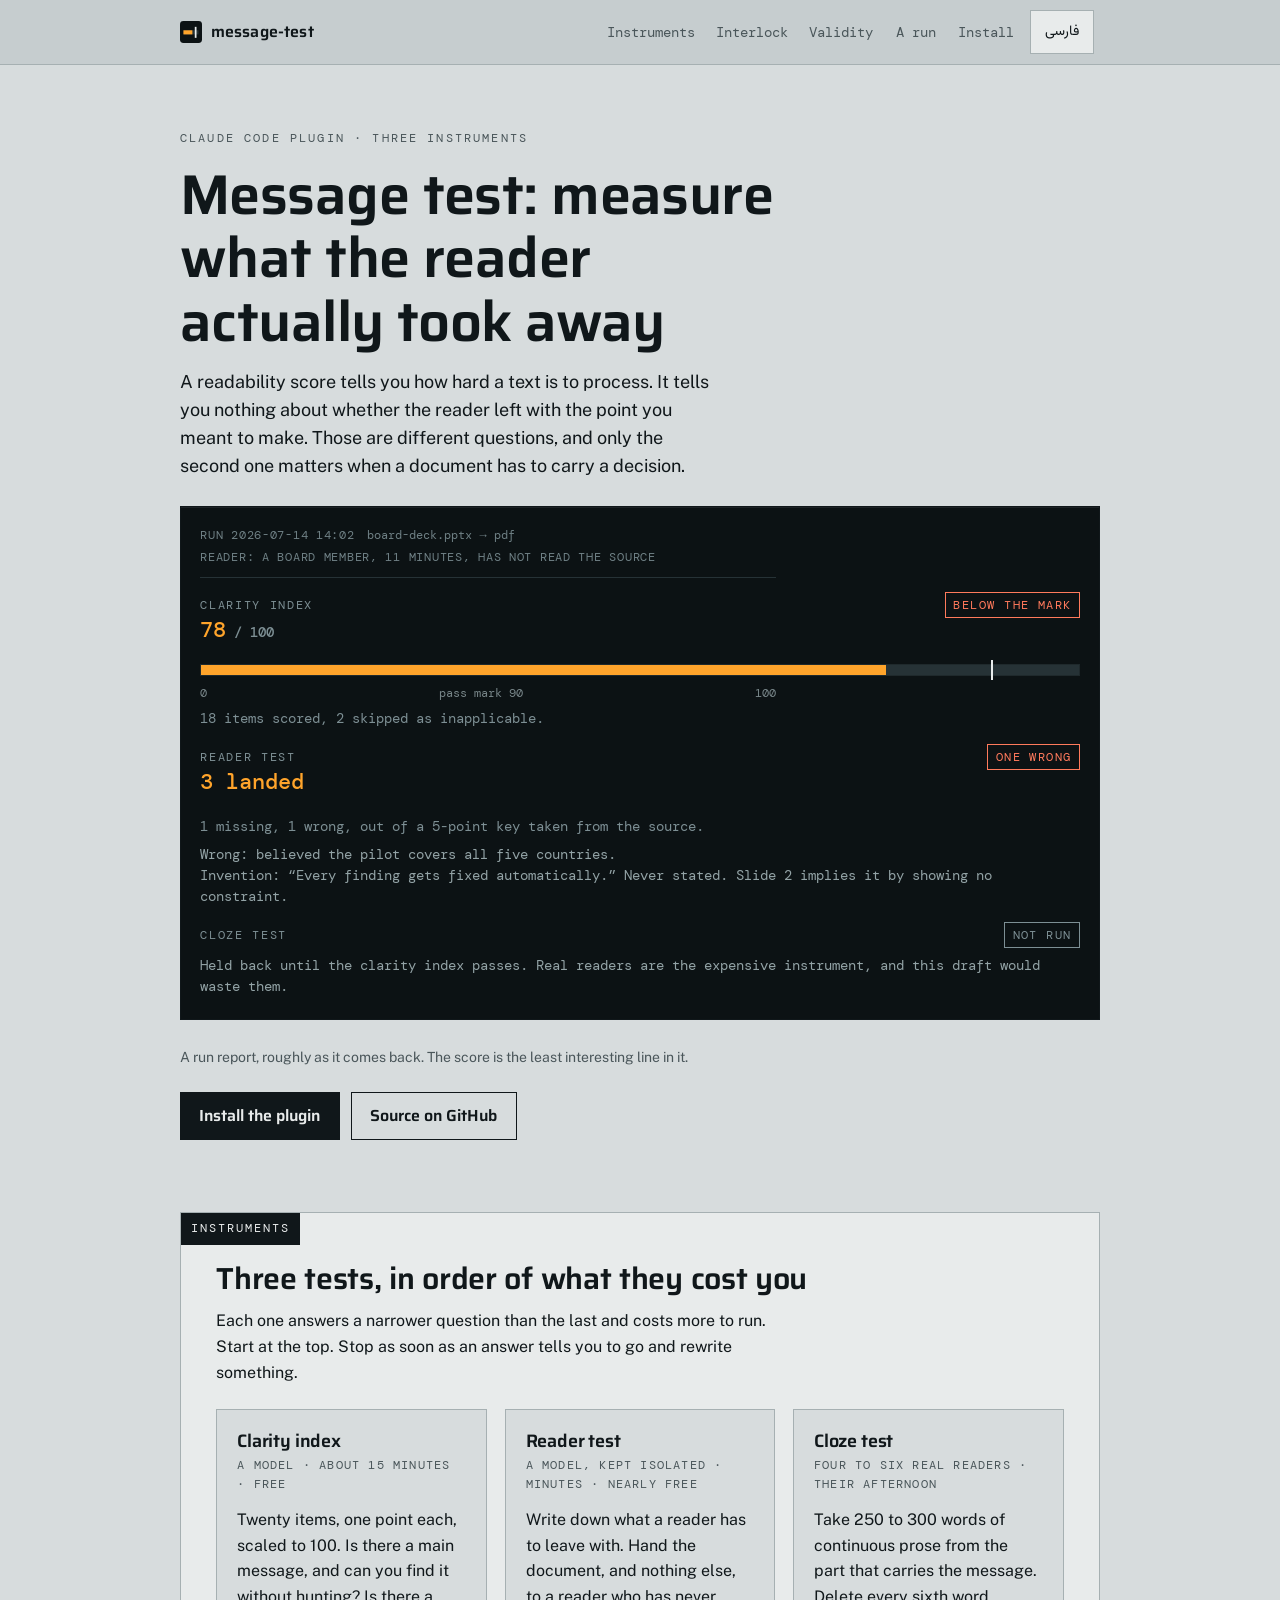
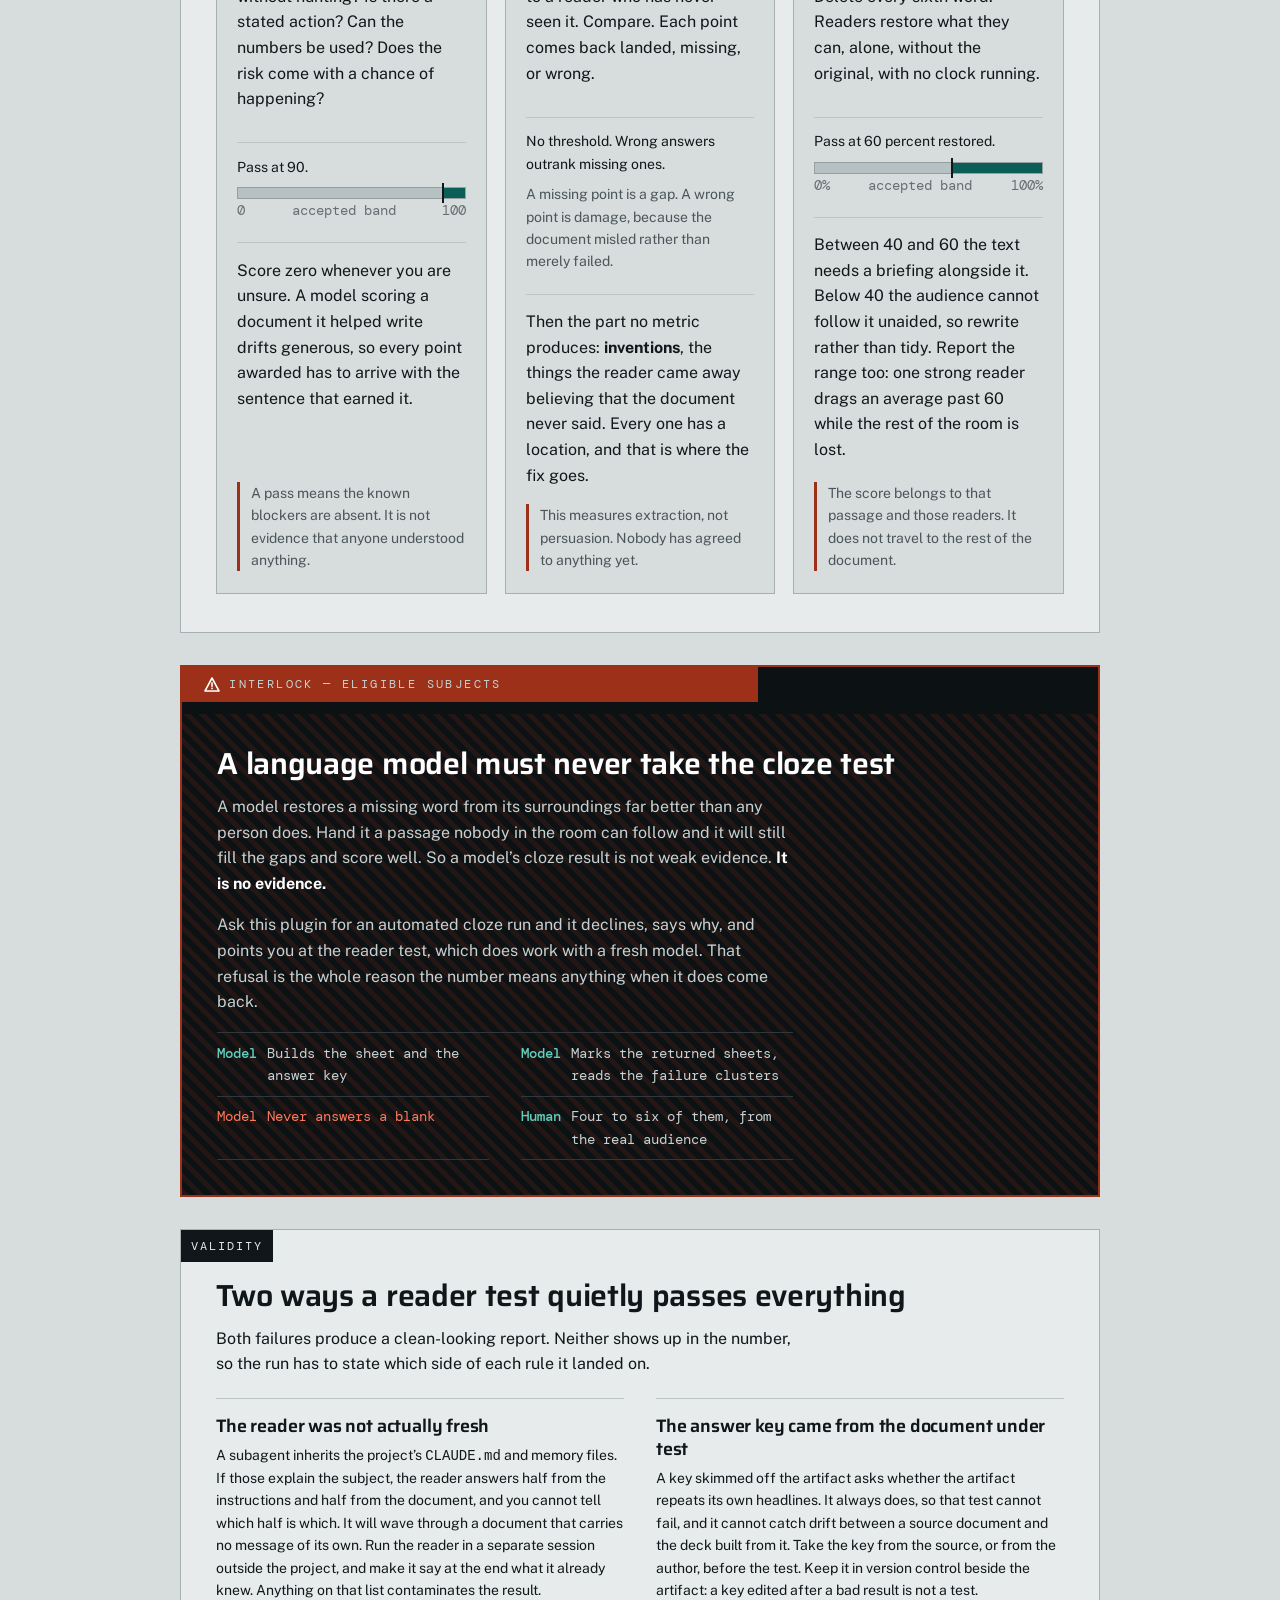
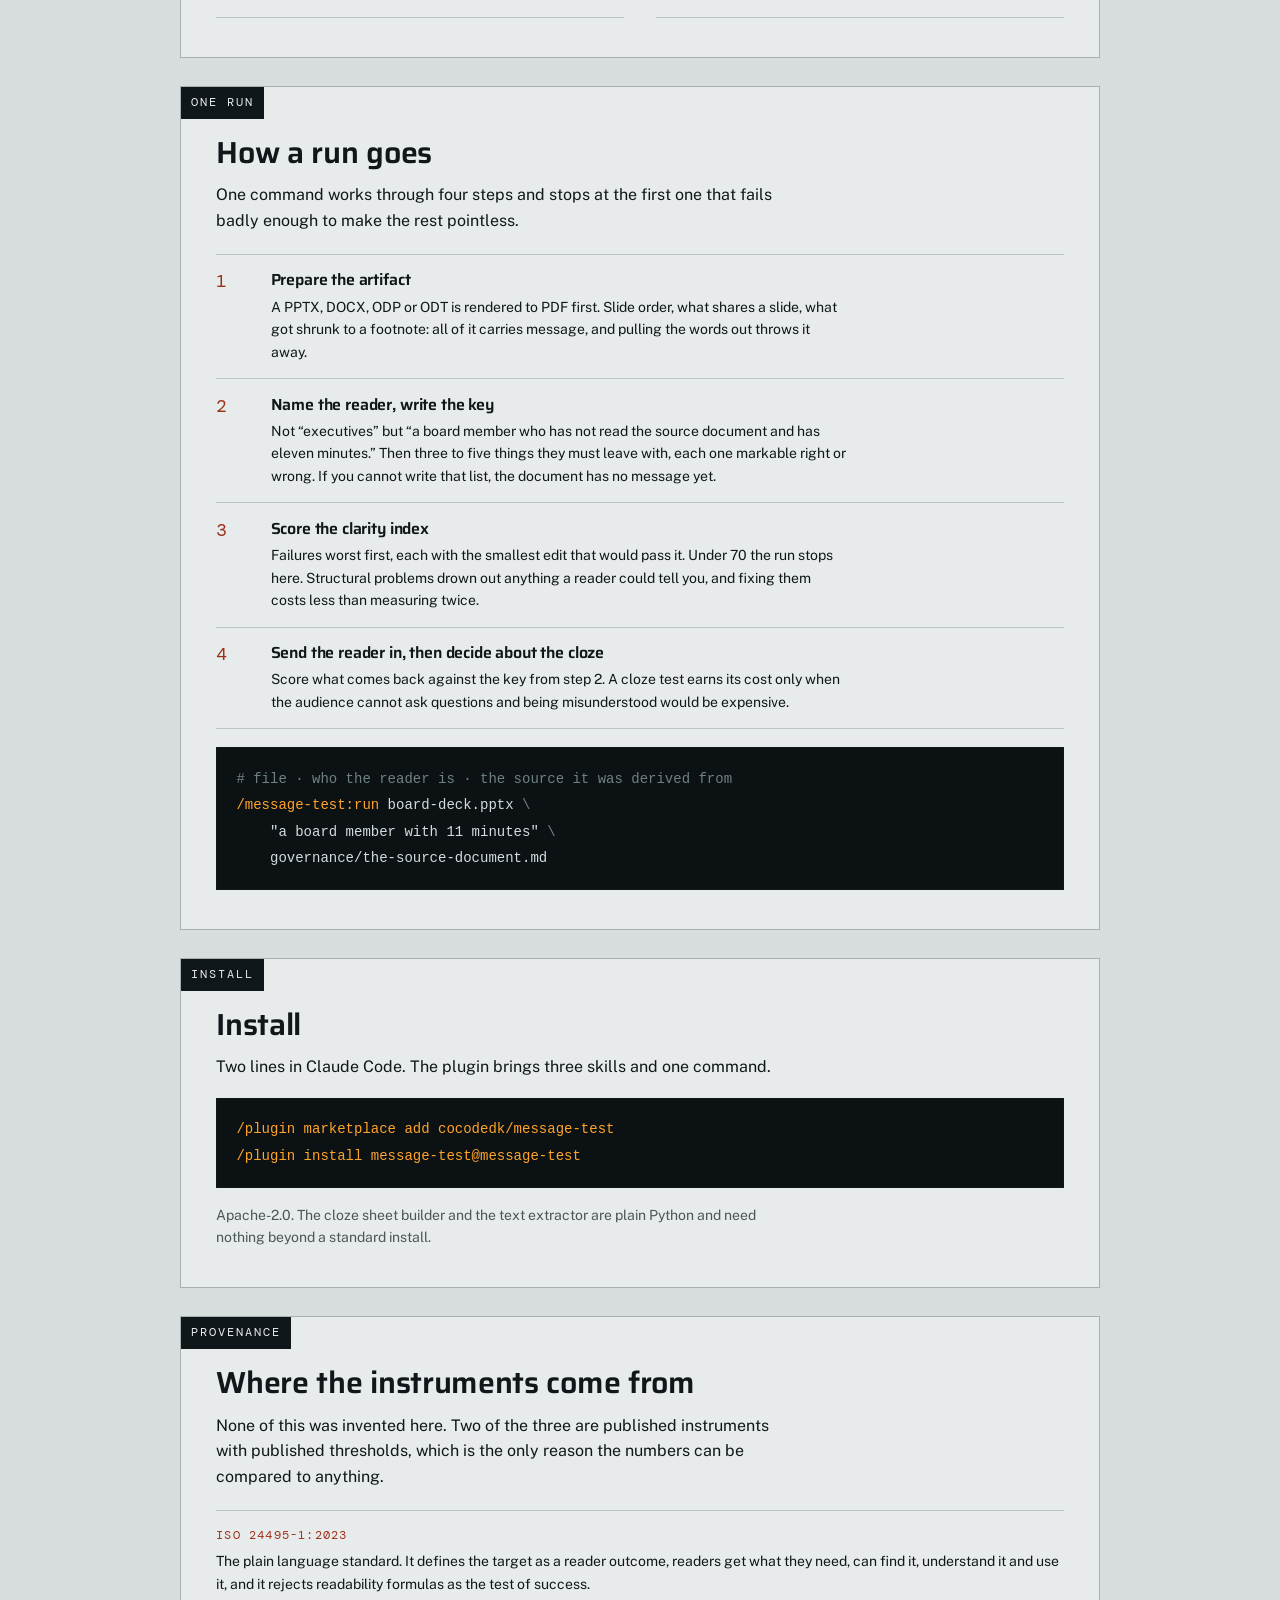
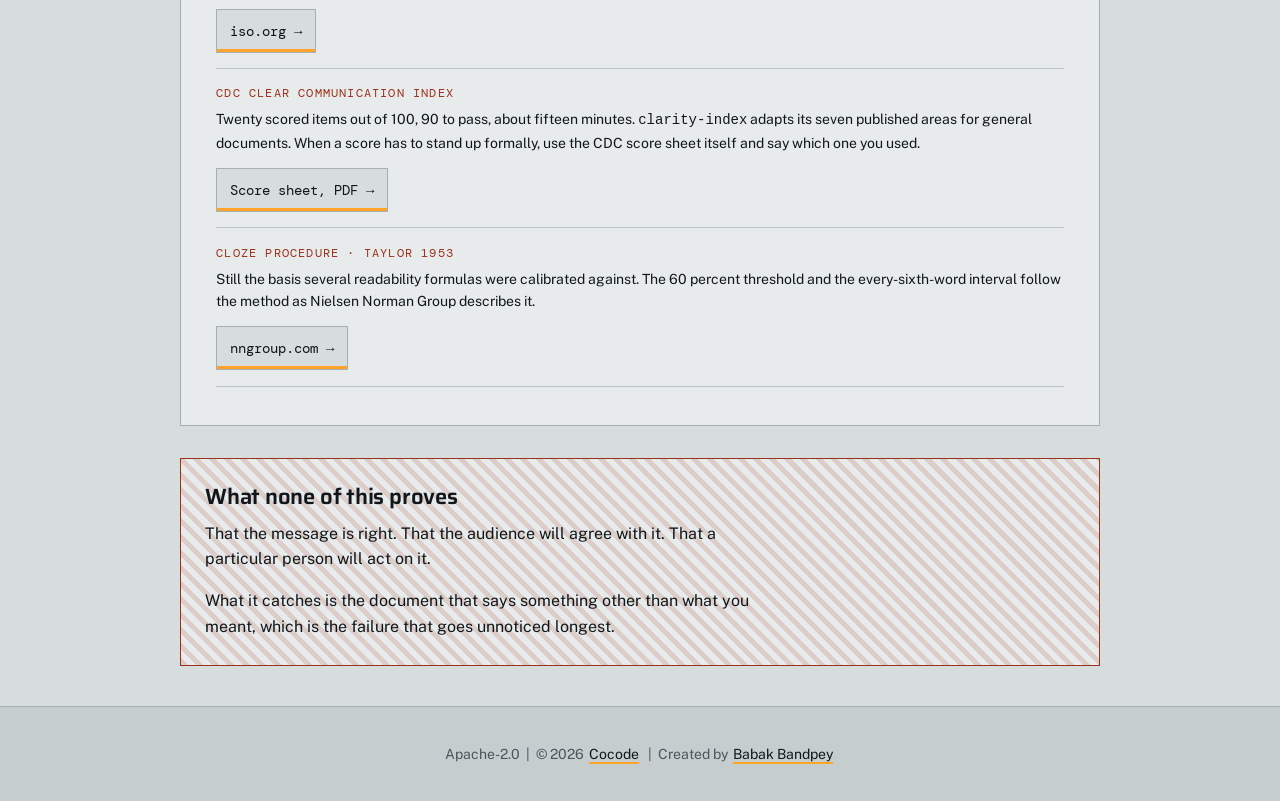
==== website/index.html @ 60cd4144 "feat: GitHub infrastructure, and fix the frontmatter bug that silently dropped command metadata run." ====
<!--
  ============================================================================
  KEYWORDS & SEARCH INTENT — index.html (English)
  ----------------------------------------------------------------------------
  Primary keyword:      message test
  Secondary keywords:   Claude Code plugin, clarity index, reader test,
                        cloze test, CDC Clear Communication Index,
                        ISO 24495-1:2023, plain language standard,
                        document comprehension testing, message drift,
                        readability vs comprehension
  Long-tail:            how to test whether a document delivers its message,
                        score a document out of 100 for clarity,
                        why a language model must not take a cloze test,
                        answer key written before the reader test,
                        catch drift between a source document and a deck
  Search intent:        informational + transactional. A technical writer,
                        comms lead, policy author or engineer arrives asking
                        how you prove a document was understood, finds three
                        named instruments with published thresholds, and
                        installs the plugin.
  Primary conversion:   the two-line install block (#install)
  Alternates:           en (this page) · fa (/fa/) · x-default (this page)
  ============================================================================
-->
<html lang="en">
<head>
<meta charset="utf-8">
<meta name="viewport" content="width=device-width, initial-scale=1">

<title>message-test: does your document deliver its message?</title>
<meta name="description" content="A Claude Code plugin that measures whether a document delivers its message: a scored clarity index, a fresh-reader test that catches drift, and a cloze test.">
<meta name="robots" content="index, follow, max-image-preview:large, max-snippet:-1">
<meta name="author" content="Babak Bandpey">
<link rel="canonical" href="https://cocodedk.github.io/message-test/">

<link rel="alternate" hreflang="en" href="https://cocodedk.github.io/message-test/">
<link rel="alternate" hreflang="fa" href="https://cocodedk.github.io/message-test/fa/">
<link rel="alternate" hreflang="x-default" href="https://cocodedk.github.io/message-test/">

<meta property="og:type" content="website">
<meta property="og:site_name" content="message-test">
<meta property="og:title" content="message-test: does your document deliver its message?">
<meta property="og:description" content="A Claude Code plugin that measures whether a document delivers its message: a scored clarity index, a fresh-reader test that catches drift, and a cloze test.">
<meta property="og:url" content="https://cocodedk.github.io/message-test/">
<meta property="og:image" content="https://cocodedk.github.io/message-test/og.png">
<meta property="og:image:width" content="1200">
<meta property="og:image:height" content="630">
<meta property="og:image:alt" content="An instrument readout showing a clarity index of 78 against a pass mark of 90, beside a red plate reading: eligible subjects, humans only.">
<meta property="og:locale" content="en_US">

<meta name="twitter:card" content="summary_large_image">
<meta name="twitter:title" content="message-test: does your document deliver its message?">
<meta name="twitter:description" content="A Claude Code plugin that measures whether a document delivers its message: a scored clarity index, a fresh-reader test that catches drift, and a cloze test.">
<meta name="twitter:image" content="https://cocodedk.github.io/message-test/og.png">
<meta name="twitter:image:alt" content="An instrument readout showing a clarity index of 78 against a pass mark of 90, beside a red plate reading: eligible subjects, humans only.">

<link rel="icon" href="favicon.svg" type="image/svg+xml">
<link rel="mask-icon" href="favicon.svg" color="#0c1214">
<meta name="theme-color" content="#d7dcdd">

<link rel="preconnect" href="https://fonts.googleapis.com">
<link rel="preconnect" href="https://fonts.gstatic.com" crossorigin>
<link href="https://fonts.googleapis.com/css2?family=DM+Mono:wght@400;500&family=Public+Sans:wght@400;600&family=Saira:wght@500;600&family=Vazirmatn:wght@400;500;600&display=swap" rel="stylesheet">
<link rel="stylesheet" href="styles.css">

<script type="application/ld+json">
{
  "@context": "https://schema.org",
  "@type": "SoftwareApplication",
  "name": "message-test",
  "description": "A Claude Code plugin that measures whether a document delivers its message: a scored clarity index, a fresh-reader test that catches drift, and a cloze test.",
  "applicationCategory": "DeveloperApplication",
  "operatingSystem": "Linux, macOS, Windows",
  "inLanguage": "en",
  "url": "https://cocodedk.github.io/message-test/",
  "codeRepository": "https://github.com/cocodedk/message-test",
  "downloadUrl": "https://github.com/cocodedk/message-test",
  "license": "https://www.apache.org/licenses/LICENSE-2.0",
  "offers": {
    "@type": "Offer",
    "price": "0",
    "priceCurrency": "USD"
  },
  "author": {
    "@type": "Person",
    "name": "Babak Bandpey",
    "url": "https://cocode.dk",
    "sameAs": [
      "https://linkedin.com/in/babakbandpey",
      "https://github.com/cocodedk"
    ]
  }
}
</script>
</head>
<body>

<a class="skip" href="#main">Skip to content</a>

<header class="site-head">
  <div class="wrap">
    <a class="brand" href="#top">
      <svg width="22" height="22" viewBox="0 0 32 32" aria-hidden="true" focusable="false">
        <rect width="32" height="32" rx="5" fill="#0c1214"/>
        <rect x="5" y="13.5" width="22" height="6" fill="#263236"/>
        <rect x="5" y="13.5" width="13" height="6" fill="#ffa42b"/>
        <rect x="21.5" y="8.5" width="2.5" height="16" fill="#e8ebeb"/>
      </svg>
      message-test
    </a>

    <a href="fa/" class="lang-switch" lang="fa" dir="rtl" hreflang="fa">فارسی</a>

    <nav class="nav" aria-label="Sections of this page">
      <ul>
        <li><a href="#instruments">Instruments</a></li>
        <li><a href="#interlock">Interlock</a></li>
        <li><a href="#valid">Validity</a></li>
        <li><a href="#run">A run</a></li>
        <li><a href="#install">Install</a></li>
      </ul>
    </nav>
  </div>
</header>

<main id="main">
  <div class="wrap">

    <section class="hero" id="top">
      <p class="eyebrow">Claude Code plugin &middot; three instruments</p>
      <h1>Message test: measure what the reader actually took away</h1>
      <p class="lede">A readability score tells you how hard a text is to process. It
        tells you nothing about whether the reader left with the point you meant to
        make. Those are different questions, and only the second one matters when a
        document has to carry a decision.</p>

      <div class="readout" aria-label="Sample run report">
        <p class="readout__bar">
          <span>Run 2026-07-14 14:02</span>
          <span class="lit">board-deck.pptx &rarr; pdf</span>
          <span>Reader: a board member, 11 minutes, has not read the source</span>
        </p>

        <div class="row">
          <div class="row__top">
            <span class="row__label">Clarity index</span>
            <span class="row__verdict is-below">Below the mark</span>
          </div>
          <p class="row__val">78<small> / 100</small></p>
          <div class="scale" role="img" aria-label="Scored 78 out of 100. The pass mark is 90.">
            <div class="scale__track">
              <div class="scale__fill" style="--v:78%"></div>
              <div class="scale__thr" style="--t:90%"></div>
            </div>
            <p class="scale__marks"><span>0</span><span>pass mark 90</span><span>100</span></p>
          </div>
          <p class="row__sub">18 items scored, 2 skipped as inapplicable.</p>
        </div>

        <div class="row">
          <div class="row__top">
            <span class="row__label">Reader test</span>
            <span class="row__verdict is-below">One wrong</span>
          </div>
          <p class="row__val">3 landed</p>
          <p class="row__sub">1 missing, 1 wrong, out of a 5-point key taken from the source.</p>
          <p class="row__gloss">Wrong: believed the pilot covers all five countries.<br>
            Invention: &ldquo;Every finding gets fixed automatically.&rdquo; Never stated.
            Slide 2 implies it by showing no constraint.</p>
        </div>

        <div class="row">
          <div class="row__top">
            <span class="row__label">Cloze test</span>
            <span class="row__verdict is-skipped">Not run</span>
          </div>
          <p class="row__gloss">Held back until the clarity index passes. Real readers are
            the expensive instrument, and this draft would waste them.</p>
        </div>
      </div>

      <p class="note">A run report, roughly as it comes back. The score is the least
        interesting line in it.</p>

      <div class="actions">
        <a class="btn btn--solid" href="#install">Install the plugin</a>
        <a class="btn btn--ghost" href="https://github.com/cocodedk/message-test" target="_blank" rel="noreferrer">Source on GitHub</a>
      </div>
    </section>

    <section class="module" id="instruments" aria-labelledby="instruments-h">
      <p class="module__legend">Instruments</p>
      <h2 id="instruments-h">Three tests, in order of what they cost you</h2>
      <p>Each one answers a narrower question than the last and costs more to run. Start
        at the top. Stop as soon as an answer tells you to go and rewrite something.</p>

      <ul class="instruments">
        <li class="instr">
          <h3>Clarity index</h3>
          <p class="instr__cost">A model &middot; about 15 minutes &middot; free</p>
          <p>Twenty items, one point each, scaled to 100. Is there a main message, and
            can you find it without hunting? Is there a stated action? Can the numbers
            be used? Does the risk come with a chance of happening?</p>
          <div class="instr__gauge">
            <p>Pass at 90.</p>
            <div class="scale scale--light" role="img" aria-label="The clarity index accepts 90 to 100 out of 100.">
              <div class="scale__track">
                <div class="scale__zone" style="--t:90%"></div>
                <div class="scale__thr" style="--t:90%"></div>
              </div>
              <p class="scale__marks"><span>0</span><span>accepted band</span><span>100</span></p>
            </div>
          </div>
          <p>Score zero whenever you are unsure. A model scoring a document it helped
            write drifts generous, so every point awarded has to arrive with the
            sentence that earned it.</p>
          <p class="instr__limit">A pass means the known blockers are absent. It is not
            evidence that anyone understood anything.</p>
        </li>

        <li class="instr">
          <h3>Reader test</h3>
          <p class="instr__cost">A model, kept isolated &middot; minutes &middot; nearly free</p>
          <p>Write down what a reader has to leave with. Hand the document, and nothing
            else, to a reader who has never seen it. Compare. Each point comes back
            landed, missing, or wrong.</p>
          <div class="instr__gauge">
            <p>No threshold. Wrong answers outrank missing ones.</p>
            <p class="note">A missing point is a gap. A wrong point is damage, because
              the document misled rather than merely failed.</p>
          </div>
          <p>Then the part no metric produces: <strong>inventions</strong>, the things
            the reader came away believing that the document never said. Every one has
            a location, and that is where the fix goes.</p>
          <p class="instr__limit">This measures extraction, not persuasion. Nobody has
            agreed to anything yet.</p>
        </li>

        <li class="instr">
          <h3>Cloze test</h3>
          <p class="instr__cost">Four to six real readers &middot; their afternoon</p>
          <p>Take 250 to 300 words of continuous prose from the part that carries the
            message. Delete every sixth word. Readers restore what they can, alone,
            without the original, with no clock running.</p>
          <div class="instr__gauge">
            <p>Pass at 60 percent restored.</p>
            <div class="scale scale--light" role="img" aria-label="The cloze test accepts 60 to 100 percent restored.">
              <div class="scale__track">
                <div class="scale__zone" style="--t:60%"></div>
                <div class="scale__thr" style="--t:60%"></div>
              </div>
              <p class="scale__marks"><span>0%</span><span>accepted band</span><span>100%</span></p>
            </div>
          </div>
          <p>Between 40 and 60 the text needs a briefing alongside it. Below 40 the
            audience cannot follow it unaided, so rewrite rather than tidy. Report the
            range too: one strong reader drags an average past 60 while the rest of the
            room is lost.</p>
          <p class="instr__limit">The score belongs to that passage and those readers.
            It does not travel to the rest of the document.</p>
        </li>
      </ul>
    </section>

    <section class="interlock" id="interlock" aria-labelledby="interlock-h">
      <p class="interlock__plate">
        <svg width="16" height="16" viewBox="0 0 16 16" aria-hidden="true" focusable="false">
          <path d="M8 1 15 14H1Z" fill="none" stroke="#fff" stroke-width="1.6" stroke-linejoin="round"/>
          <rect x="7.2" y="5.4" width="1.6" height="4.4" fill="#fff"/>
          <rect x="7.2" y="10.6" width="1.6" height="1.6" fill="#fff"/>
        </svg>
        Interlock &mdash; eligible subjects
      </p>
      <div class="interlock__body">
        <h2 id="interlock-h">A language model must never take the cloze test</h2>
        <p>A model restores a missing word from its surroundings far better than any
          person does. Hand it a passage nobody in the room can follow and it will still
          fill the gaps and score well. So a model&rsquo;s cloze result is not weak
          evidence. <strong>It is no evidence.</strong></p>
        <p>Ask this plugin for an automated cloze run and it declines, says why, and
          points you at the reader test, which does work with a fresh model. That refusal
          is the whole reason the number means anything when it does come back.</p>

        <ul class="interlock__ledger">
          <li><b>Model</b> <span>Builds the sheet and the answer key</span></li>
          <li><b>Model</b> <span>Marks the returned sheets, reads the failure clusters</span></li>
          <li><span class="no">Model</span> <span class="no">Never answers a blank</span></li>
          <li><b>Human</b> <span>Four to six of them, from the real audience</span></li>
        </ul>
      </div>
    </section>

    <section class="module" id="valid" aria-labelledby="valid-h">
      <p class="module__legend">Validity</p>
      <h2 id="valid-h">Two ways a reader test quietly passes everything</h2>
      <p>Both failures produce a clean-looking report. Neither shows up in the number,
        so the run has to state which side of each rule it landed on.</p>

      <ul class="rules">
        <li>
          <h3>The reader was not actually fresh</h3>
          <p>A subagent inherits the project&rsquo;s <code>CLAUDE.md</code> and memory
            files. If those explain the subject, the reader answers half from the
            instructions and half from the document, and you cannot tell which half is
            which. It will wave through a document that carries no message of its own.
            Run the reader in a separate session outside the project, and make it say at
            the end what it already knew. Anything on that list contaminates the result.</p>
        </li>
        <li>
          <h3>The answer key came from the document under test</h3>
          <p>A key skimmed off the artifact asks whether the artifact repeats its own
            headlines. It always does, so that test cannot fail, and it cannot catch
            drift between a source document and the deck built from it. Take the key from
            the source, or from the author, before the test. Keep it in version control
            beside the artifact: a key edited after a bad result is not a test.</p>
        </li>
      </ul>
    </section>

    <section class="module" id="run" aria-labelledby="run-h">
      <p class="module__legend">One run</p>
      <h2 id="run-h">How a run goes</h2>
      <p>One command works through four steps and stops at the first one that fails badly
        enough to make the rest pointless.</p>

      <ol class="steps">
        <li>
          <span class="step__n" aria-hidden="true">1</span>
          <h3>Prepare the artifact</h3>
          <p>A PPTX, DOCX, ODP or ODT is rendered to PDF first. Slide order, what shares
            a slide, what got shrunk to a footnote: all of it carries message, and
            pulling the words out throws it away.</p>
        </li>
        <li>
          <span class="step__n" aria-hidden="true">2</span>
          <h3>Name the reader, write the key</h3>
          <p>Not &ldquo;executives&rdquo; but &ldquo;a board member who has not read the
            source document and has eleven minutes.&rdquo; Then three to five things they
            must leave with, each one markable right or wrong. If you cannot write that
            list, the document has no message yet.</p>
        </li>
        <li>
          <span class="step__n" aria-hidden="true">3</span>
          <h3>Score the clarity index</h3>
          <p>Failures worst first, each with the smallest edit that would pass it. Under
            70 the run stops here. Structural problems drown out anything a reader could
            tell you, and fixing them costs less than measuring twice.</p>
        </li>
        <li>
          <span class="step__n" aria-hidden="true">4</span>
          <h3>Send the reader in, then decide about the cloze</h3>
          <p>Score what comes back against the key from step 2. A cloze test earns its
            cost only when the audience cannot ask questions and being misunderstood
            would be expensive.</p>
        </li>
      </ol>

      <pre class="code"><code><span class="cmt"># file · who the reader is · the source it was derived from</span>
<b>/message-test:run</b> board-deck.pptx <span class="cmt">\</span>
    "a board member with 11 minutes" <span class="cmt">\</span>
    governance/the-source-document.md</code></pre>
    </section>

    <section class="module" id="install" aria-labelledby="install-h">
      <p class="module__legend">Install</p>
      <h2 id="install-h">Install</h2>
      <p>Two lines in Claude Code. The plugin brings three skills and one command.</p>

      <pre class="code"><code><b>/plugin marketplace add cocodedk/message-test</b>
<b>/plugin install message-test@message-test</b></code></pre>

      <p class="note" style="margin-block-start:1rem">Apache-2.0. The cloze sheet builder
        and the text extractor are plain Python and need nothing beyond a standard
        install.</p>
    </section>

    <section class="module" id="sources" aria-labelledby="sources-h">
      <p class="module__legend">Provenance</p>
      <h2 id="sources-h">Where the instruments come from</h2>
      <p>None of this was invented here. Two of the three are published instruments with
        published thresholds, which is the only reason the numbers can be compared to
        anything.</p>

      <ul class="refs">
        <li>
          <span class="refs__src">ISO 24495-1:2023</span>
          <p>The plain language standard. It defines the target as a reader outcome,
            readers get what they need, can find it, understand it and use it, and it
            rejects readability formulas as the test of success.</p>
          <p class="refs__link"><a href="https://www.iso.org/standard/78907.html" target="_blank" rel="noreferrer">iso.org &rarr;</a></p>
        </li>
        <li>
          <span class="refs__src">CDC Clear Communication Index</span>
          <p>Twenty scored items out of 100, 90 to pass, about fifteen minutes.
            <code>clarity-index</code> adapts its seven published areas for general
            documents. When a score has to stand up formally, use the CDC score sheet
            itself and say which one you used.</p>
          <p class="refs__link"><a href="https://www.cdc.gov/ccindex/pdf/full-index-score-sheet.pdf" target="_blank" rel="noreferrer">Score sheet, PDF &rarr;</a></p>
        </li>
        <li>
          <span class="refs__src">Cloze procedure &middot; Taylor 1953</span>
          <p>Still the basis several readability formulas were calibrated against. The 60
            percent threshold and the every-sixth-word interval follow the method as
            Nielsen Norman Group describes it.</p>
          <p class="refs__link"><a href="https://www.nngroup.com/articles/cloze-test-reading-comprehension/" target="_blank" rel="noreferrer">nngroup.com &rarr;</a></p>
        </li>
      </ul>
    </section>

    <section class="caveat" aria-labelledby="caveat-h">
      <h2 id="caveat-h">What none of this proves</h2>
      <p>That the message is right. That the audience will agree with it. That a
        particular person will act on it.</p>
      <p>What it catches is the document that says something other than what you meant,
        which is the failure that goes unnoticed longest.</p>
    </section>

  </div>
</main>

<footer><p>Apache-2.0 &nbsp;|&nbsp; © 2026 <a href="https://cocode.dk" target="_blank" rel="noreferrer">Cocode</a> &nbsp;|&nbsp; Created by <a href="https://linkedin.com/in/babakbandpey" target="_blank" rel="noreferrer">Babak Bandpey</a></p></footer>

</body>
</html>
---- website/styles.css ----
/* ==========================================================================
   message-test — shared stylesheet
   Direction: instrument front panel. Cold aluminium face, silkscreened
   legends, inset near-black readout windows with an amber trace, a threshold
   scale used everywhere a number has a pass mark, diagonal hatching for the
   region an instrument refuses to measure.
   Mobile-first: base styles target ~360px, complexity added at 640/768/1024.
   Spacing uses logical properties throughout so RTL mirrors, not just text.
   ========================================================================== */

:root {
  /* Panel */
  --panel:    #d7dcdd;
  --panel-2:  #c6cdcf;
  --panel-3:  #e8ebeb;
  --rule:     #a6b0b2;
  --hair:     #bcc4c5;

  /* Ink */
  --ink:      #10171a;
  --graphite: #4a565a;

  /* Readout window */
  --window:   #0c1214;
  --window-2: #162024;
  --glass:    #93a3a6;

  /* Semantics */
  --trace:    #ffa42b;   /* the measured value */
  --pass:     #0b5f57;   /* at or above the mark */
  --fail:     #9c3019;   /* below it, or out of scope */

  --font-display: "Saira", "Helvetica Neue", Arial, sans-serif;
  --font-body:    "Public Sans", "Helvetica Neue", Arial, sans-serif;
  --font-data:    "DM Mono", ui-monospace, "SF Mono", Menlo, monospace;
  --font-mono:    "DM Mono", ui-monospace, "SF Mono", Menlo, monospace;

  --step--2: 0.75rem;
  --step--1: 0.875rem;
  --step-0:  1rem;
  --step-1:  1.125rem;
  --step-2:  1.375rem;
  --step-3:  1.75rem;
  --step-4:  2.125rem;

  --gap:     1.25rem;
  --pad:     1.1rem;
  --measure: 36rem;

  --hatch: repeating-linear-gradient(45deg,
            rgba(156, 48, 25, .16) 0 5px,
            rgba(156, 48, 25, 0) 5px 11px);
}

[dir="rtl"] {
  --font-display: "Vazirmatn", "Segoe UI", Tahoma, sans-serif;
  --font-body:    "Vazirmatn", "Segoe UI", Tahoma, sans-serif;
  --font-data:    "Vazirmatn", "Segoe UI", Tahoma, sans-serif;
  --hatch: repeating-linear-gradient(-45deg,
            rgba(156, 48, 25, .16) 0 5px,
            rgba(156, 48, 25, 0) 5px 11px);
}

*, *::before, *::after { box-sizing: border-box; }

html {
  -webkit-text-size-adjust: 100%;
  scroll-behavior: smooth;
}

body {
  margin: 0;
  background: var(--panel);
  color: var(--ink);
  font-family: var(--font-body);
  font-size: var(--step-0);
  line-height: 1.6;
  overflow-x: hidden;
  -webkit-font-smoothing: antialiased;
}

[dir="rtl"] body { line-height: 1.85; }

img, svg { max-width: 100%; height: auto; }

/* Links: ink text, amber rule beneath. The amber never carries meaning on
   its own, so it never has to pass a contrast check as text. */
a {
  color: var(--ink);
  text-decoration-line: underline;
  text-decoration-color: var(--trace);
  text-decoration-thickness: 2px;
  text-underline-offset: 0.2em;
}
a:hover { background: rgba(255, 164, 43, .28); }
a:focus-visible {
  outline: 2px solid var(--ink);
  outline-offset: 2px;
  background: rgba(255, 164, 43, .28);
}

h1, h2, h3 {
  font-family: var(--font-display);
  margin: 0;
  line-height: 1.14;
  letter-spacing: -0.01em;
}
h1 { font-size: var(--step-4); font-weight: 600; }
h2 { font-size: var(--step-3); font-weight: 600; }
h3 { font-size: var(--step-1); font-weight: 600; line-height: 1.3; }
[dir="rtl"] h1, [dir="rtl"] h2, [dir="rtl"] h3 { letter-spacing: 0; line-height: 1.4; }

p { margin: 0 0 1em; max-width: var(--measure); }
p:last-child { margin-block-end: 0; }

ul, ol { max-width: var(--measure); }

.skip {
  position: absolute;
  inset-inline-start: -9999px;
  inset-block-start: 0;
  background: var(--ink);
  color: var(--panel-3);
  padding: .8rem 1rem;
  z-index: 50;
}
.skip:focus { inset-inline-start: 0; }

.wrap {
  inline-size: 100%;
  max-inline-size: 62rem;
  margin-inline: auto;
  padding-inline: var(--pad);
}

/* ── Header ─────────────────────────────────────────────────────────────── */

.site-head {
  background: var(--panel-2);
  border-block-end: 1px solid var(--rule);
  position: sticky;
  inset-block-start: 0;
  z-index: 20;
}
.site-head .wrap {
  display: flex;
  flex-wrap: wrap;
  align-items: center;
  gap: .5rem 1rem;
  min-block-size: 56px;
  padding-block: .5rem;
}

.brand {
  display: inline-flex;
  align-items: center;
  gap: .55rem;
  font-family: var(--font-display);
  font-weight: 600;
  font-size: var(--step-0);
  letter-spacing: .01em;
  text-decoration: none;
  padding-block: .55rem;
  min-block-size: 44px;
}
.brand:hover { background: none; text-decoration: underline; text-decoration-color: var(--trace); }

.lang-switch {
  margin-inline-start: auto;
  display: inline-flex;
  align-items: center;
  justify-content: center;
  min-block-size: 44px;
  min-inline-size: 44px;
  padding-inline: .85rem;
  border: 1px solid var(--rule);
  background: var(--panel-3);
  font-family: var(--font-data);
  font-size: var(--step--1);
  text-decoration: none;
}
.lang-switch:hover { background: var(--trace); }

.nav { flex-basis: 100%; }
.nav ul {
  display: flex;
  flex-wrap: wrap;
  gap: 0 1.1rem;
  list-style: none;
  margin: 0;
  padding: 0;
  max-inline-size: none;
  border-block-start: 1px solid var(--hair);
}
.nav a {
  display: inline-flex;
  align-items: center;
  justify-content: center;
  min-block-size: 44px;
  min-inline-size: 44px;
  font-family: var(--font-data);
  font-size: var(--step--1);
  text-decoration: none;
  color: var(--graphite);
}
.nav a:hover, .nav a:focus-visible { color: var(--ink); background: none; box-shadow: inset 0 -3px 0 var(--trace); }

/* ── Shared bits ────────────────────────────────────────────────────────── */

.eyebrow {
  font-family: var(--font-data);
  font-size: var(--step--2);
  letter-spacing: .18em;
  text-transform: uppercase;
  color: var(--graphite);
  margin: 0 0 .9rem;
}
[dir="rtl"] .eyebrow { letter-spacing: 0; text-transform: none; font-size: var(--step--1); }

.lede {
  font-size: var(--step-1);
  line-height: 1.55;
  max-inline-size: 34rem;
}
[dir="rtl"] .lede { line-height: 1.9; }

.note {
  font-size: var(--step--1);
  color: var(--graphite);
}

/* ── Hero ───────────────────────────────────────────────────────────────── */

.hero { padding-block: 2.25rem 1.75rem; }
.hero h1 { margin-block-end: .9rem; text-wrap: balance; }

/* ── Readout window ─────────────────────────────────────────────────────── */

.readout {
  background: var(--window);
  color: var(--glass);
  border: 1px solid var(--ink);
  box-shadow: inset 0 1px 0 rgba(255, 255, 255, .07);
  padding: .95rem .9rem 1.1rem;
  margin-block: 1.6rem;
  font-family: var(--font-data);
  font-size: var(--step--1);
  line-height: 1.5;
  --scale-track: #263236;
  --scale-thr: #e8ebeb;
}
.readout a { color: var(--trace); text-decoration-color: var(--trace); }
.readout a:hover { background: rgba(255, 164, 43, .2); }

.readout__bar {
  display: flex;
  flex-wrap: wrap;
  gap: .25rem .8rem;
  padding-block-end: .7rem;
  margin-block-end: .9rem;
  border-block-end: 1px solid #263236;
  font-size: var(--step--2);
  letter-spacing: .06em;
  text-transform: uppercase;
  color: #6f8085;
}
[dir="rtl"] .readout__bar { letter-spacing: 0; text-transform: none; }
.lit { text-transform: none; letter-spacing: 0; }

.row { margin-block-end: .95rem; }
.row:last-child { margin-block-end: 0; }

.row__top {
  display: flex;
  flex-wrap: wrap;
  align-items: baseline;
  justify-content: space-between;
  gap: .2rem .7rem;
}
.row__label {
  font-size: var(--step--2);
  letter-spacing: .14em;
  text-transform: uppercase;
  color: #7d8f94;
}
[dir="rtl"] .row__label { letter-spacing: 0; text-transform: none; font-size: var(--step--1); }

.row__val {
  font-family: var(--font-data);
  font-size: var(--step-2);
  font-weight: 500;
  color: var(--trace);
  line-height: 1.1;
}
.row__val small { font-size: var(--step--1); color: #7d8f94; }

.row__sub {
  margin: .35rem 0 0;
  max-inline-size: none;
  font-size: var(--step--1);
  color: #7d8f94;
}

.row__verdict {
  font-size: var(--step--2);
  letter-spacing: .12em;
  text-transform: uppercase;
  padding: .18rem .45rem;
  border: 1px solid currentColor;
}
[dir="rtl"] .row__verdict { letter-spacing: 0; text-transform: none; }
.is-below { color: #ff7a5c; }
.is-above { color: #5fd0be; }
.is-skipped { color: #7d8f94; }

.row__gloss { margin: .45rem 0 0; color: #93a3a6; max-inline-size: none; }

/* ── The threshold scale: the page's signature device ───────────────────── */

.scale { margin-block-start: .55rem; }
.scale__track {
  position: relative;
  block-size: 12px;
  background: var(--scale-track, var(--panel-2));
  border: 1px solid rgba(0, 0, 0, .18);
}
.scale__fill {
  position: absolute;
  inset-block: 0;
  inset-inline-start: 0;
  inline-size: var(--v, 0%);
  background: var(--trace);
}
/* The band an instrument accepts. Narrow for the clarity index, wide for
   the cloze test, and the width of the band is the point. */
.scale__zone {
  position: absolute;
  inset-block: 0;
  inset-inline-start: var(--t, 50%);
  inline-size: calc(100% - var(--t, 50%));
  background: var(--pass);
}
.scale__thr {
  position: absolute;
  inset-block: -5px;
  inset-inline-start: var(--t, 50%);
  inline-size: 2px;
  background: var(--scale-thr, var(--ink));
}
.scale__marks {
  display: flex;
  justify-content: space-between;
  font-family: var(--font-data);
  font-size: var(--step--2);
  color: inherit;
  opacity: .8;
  margin-block-start: .5rem;
}

.scale--light {
  --scale-track: #b7c0c2;
  --scale-thr: var(--ink);
}
.scale--light .scale__marks { color: var(--graphite); }

@media (prefers-reduced-motion: no-preference) {
  .scale__fill { animation: settle 1s cubic-bezier(.16, .84, .3, 1) both; }
  @keyframes settle { from { inline-size: 0; } to { inline-size: var(--v, 0%); } }
}

/* ── Buttons ────────────────────────────────────────────────────────────── */

.actions {
  display: flex;
  flex-wrap: wrap;
  gap: .7rem;
  margin-block-start: 1.5rem;
}
.btn {
  display: inline-flex;
  align-items: center;
  justify-content: center;
  min-block-size: 48px;
  padding-inline: 1.15rem;
  font-family: var(--font-display);
  font-weight: 600;
  font-size: var(--step-0);
  text-decoration: none;
  border: 1px solid var(--ink);
  flex: 1 1 auto;
}
.btn:hover { background: none; }
.btn--solid { background: var(--ink); color: var(--panel-3); }
.btn--solid:hover { background: var(--window-2); box-shadow: inset 0 -4px 0 var(--trace); }
.btn--ghost { background: transparent; color: var(--ink); }
.btn--ghost:hover { box-shadow: inset 0 -4px 0 var(--trace); }

/* ── Module: a plate on the panel with a silkscreened legend ────────────── */

.module {
  position: relative;
  background: var(--panel-3);
  border: 1px solid var(--rule);
  padding: 2.4rem .95rem 1.5rem;
  margin-block: 1.75rem;
}
.module__legend {
  position: absolute;
  inset-block-start: 0;
  inset-inline-start: 0;
  background: var(--ink);
  color: var(--panel-3);
  font-family: var(--font-data);
  font-size: var(--step--2);
  letter-spacing: .16em;
  text-transform: uppercase;
  padding: .4rem .65rem;
}
[dir="rtl"] .module__legend { letter-spacing: 0; text-transform: none; }
.module > h2 { margin-block-end: .8rem; text-wrap: balance; }

/* ── Instruments ────────────────────────────────────────────────────────── */

.instruments { list-style: none; margin: 1.5rem 0 0; padding: 0; max-inline-size: none; }
.instr {
  border: 1px solid var(--rule);
  background: var(--panel);
  padding: 1rem .9rem 1.1rem;
  margin-block-end: 1.1rem;
}
.instr:last-child { margin-block-end: 0; }
.instr h3 { margin-block-end: .15rem; }

.instr__cost {
  font-family: var(--font-data);
  font-size: var(--step--2);
  letter-spacing: .1em;
  text-transform: uppercase;
  color: var(--graphite);
  margin: 0 0 .8rem;
}
[dir="rtl"] .instr__cost { letter-spacing: 0; text-transform: none; font-size: var(--step--1); }

.instr__gauge {
  border-block: 1px solid var(--hair);
  padding-block: .8rem;
  margin-block: .9rem;
}
.instr__gauge p { margin: 0 0 .5rem; font-size: var(--step--1); }

.instr__limit {
  font-size: var(--step--1);
  color: var(--graphite);
  border-inline-start: 3px solid var(--fail);
  padding-inline-start: .7rem;
  margin: 0;
}

/* ── Interlock: the one thing this page is loudest about ────────────────── */

.interlock {
  background: var(--window);
  color: #c6d1d3;
  border: 2px solid var(--fail);
  margin-block: 2rem;
}
.interlock__plate {
  background: var(--fail);
  color: #fff;
  font-family: var(--font-data);
  font-size: var(--step--2);
  letter-spacing: .2em;
  text-transform: uppercase;
  padding: .5rem .9rem;
  display: flex;
  align-items: center;
  gap: .55rem;
}
[dir="rtl"] .interlock__plate { letter-spacing: 0; text-transform: none; font-size: var(--step--1); }
.interlock__body {
  padding: 1.1rem .9rem 1.3rem;
  background-image: var(--hatch);
}
.interlock h2 {
  font-size: var(--step-2);
  color: #fff;
  margin-block-end: .8rem;
  text-wrap: balance;
}
.interlock p { color: #c6d1d3; }
.interlock strong { color: #fff; }

.interlock__ledger {
  list-style: none;
  margin: 1.1rem 0 0;
  padding: 0;
  border-block-start: 1px solid #2c3a3e;
  font-family: var(--font-data);
  font-size: var(--step--1);
}
.interlock__ledger li {
  display: flex;
  gap: .6rem;
  padding-block: .55rem;
  border-block-end: 1px solid #2c3a3e;
}
.interlock__ledger b { color: #5fd0be; font-weight: 500; flex: 0 0 auto; }
.interlock__ledger .no { color: #ff7a5c; }

/* ── Rules list ─────────────────────────────────────────────────────────── */

.rules { list-style: none; margin: 1.3rem 0 0; padding: 0; max-inline-size: none; }
.rules li {
  border-block-start: 1px solid var(--hair);
  padding-block: 1rem;
}
.rules li:last-child { border-block-end: 1px solid var(--hair); }
.rules h3 { margin-block-end: .35rem; }
.rules p { font-size: var(--step--1); }

/* ── Steps ──────────────────────────────────────────────────────────────── */

.steps { list-style: none; margin: 1.3rem 0 0; padding: 0; counter-reset: none; max-inline-size: none; }
.steps > li {
  display: grid;
  grid-template-columns: 2.1rem 1fr;
  gap: .1rem .8rem;
  padding-block: .95rem;
  border-block-start: 1px solid var(--hair);
}
.steps > li:last-child { border-block-end: 1px solid var(--hair); }
.step__n {
  grid-row: span 2;
  font-family: var(--font-data);
  font-size: var(--step-1);
  color: var(--fail);
  line-height: 1.25;
}
.steps h3 { font-size: var(--step-0); }
.steps p { font-size: var(--step--1); margin: .2rem 0 0; }

/* ── Code ───────────────────────────────────────────────────────────────── */

.code {
  background: var(--window);
  color: #d3dcde;
  border: 1px solid var(--ink);
  padding: .85rem .8rem;
  margin: 1.1rem 0 0;
  overflow-x: auto;
  font-family: var(--font-mono);
  font-size: var(--step--1);
  line-height: 1.9;
  direction: ltr;
  text-align: start;
}
.code b { color: var(--trace); font-weight: 400; }
.code .cmt { color: #6f8085; }

/* ── References ─────────────────────────────────────────────────────────── */

.refs { list-style: none; margin: 1.3rem 0 0; padding: 0; max-inline-size: none; }
.refs li {
  border-block-start: 1px solid var(--hair);
  padding-block: .95rem;
  font-size: var(--step--1);
}
.refs li:last-child { border-block-end: 1px solid var(--hair); }
.refs__src {
  display: block;
  font-family: var(--font-data);
  font-size: var(--step--2);
  letter-spacing: .1em;
  text-transform: uppercase;
  color: var(--fail);
  margin-block-end: .3rem;
}
[dir="rtl"] .refs__src { letter-spacing: 0; text-transform: none; font-size: var(--step--1); }
.refs p { max-inline-size: none; }

.refs__link { margin-block-start: .55rem; }
.refs__link a {
  display: inline-flex;
  align-items: center;
  min-block-size: 44px;
  padding-inline: .8rem;
  border: 1px solid var(--rule);
  background: var(--panel);
  font-family: var(--font-data);
  font-size: var(--step--1);
  text-decoration: none;
  box-shadow: inset 0 -3px 0 var(--trace);
}
.refs__link a:hover { background: var(--trace); box-shadow: none; }

/* ── Caveat ─────────────────────────────────────────────────────────────── */

.caveat {
  border: 1px solid var(--fail);
  background-color: var(--panel-3);
  background-image: var(--hatch);
  padding: 1.2rem .95rem;
  margin-block: 2rem;
}
.caveat h2 { font-size: var(--step-2); margin-block-end: .7rem; }

/* ── Footer ─────────────────────────────────────────────────────────────── */

footer {
  border-block-start: 1px solid var(--rule);
  background: var(--panel-2);
  margin-block-start: 2.5rem;
  padding-block: 1.6rem;
}
footer p {
  max-inline-size: none;
  margin: 0;
  font-size: var(--step--1);
  color: var(--graphite);
  text-align: center;
  padding-inline: var(--pad);
}
footer a {
  color: var(--ink);
  display: inline-flex;
  align-items: center;
  min-block-size: 44px;
  padding-inline: .15rem;
}

/* ── 640 ────────────────────────────────────────────────────────────────── */

@media (min-width: 40em) {
  :root { --pad: 1.75rem; --step-4: 2.6rem; --step-3: 1.9rem; }

  .site-head .wrap { flex-wrap: nowrap; min-block-size: 64px; }
  .nav { flex-basis: auto; order: 2; margin-inline-start: auto; }
  .nav ul { border-block-start: 0; gap: 0 1.3rem; }
  .lang-switch { order: 3; margin-inline-start: .4rem; }

  .hero { padding-block: 3.25rem 2.25rem; }
  .readout { padding: 1.2rem 1.2rem 1.35rem; }
  .module { padding: 2.7rem 1.6rem 1.9rem; }
  .instr { padding: 1.25rem 1.25rem 1.35rem; }
  .interlock__plate { padding-inline: 1.4rem; }
  .interlock__body { padding: 1.5rem 1.4rem 1.7rem; }
  .caveat { padding: 1.6rem 1.5rem; }
  .code { padding: 1.1rem 1.2rem; }
  .btn { flex: 0 0 auto; }
  .steps > li { grid-template-columns: 2.6rem 1fr; }
}

/* ── 768 ────────────────────────────────────────────────────────────────── */

@media (min-width: 48em) {
  :root { --step-4: 3.1rem; }

  .row__top { flex-wrap: nowrap; }
  .instruments { display: grid; gap: 1.1rem; }
  .instr { margin-block-end: 0; }

  .rules { display: grid; grid-template-columns: 1fr 1fr; gap: 0 2rem; }
  .rules li { border-block-end: 1px solid var(--hair); }

  .interlock__ledger { display: grid; grid-template-columns: 1fr 1fr; gap: 0 2rem; }
}

/* ── 1024 ───────────────────────────────────────────────────────────────── */

@media (min-width: 64em) {
  :root { --pad: 2.25rem; --step-4: 3.5rem; }

  .hero { padding-block: 4rem 2.75rem; }
  .hero h1 { max-inline-size: 20ch; }
  .instruments { grid-template-columns: repeat(3, 1fr); }
  .instr { display: flex; flex-direction: column; }
  .instr__limit { margin-block-start: auto; }
  .module { padding: 3rem 2.2rem 2.4rem; }
  .interlock__body { padding: 2rem 2.2rem 2.2rem; }
  .interlock h2 { font-size: var(--step-3); }
}

@media (prefers-reduced-motion: reduce) {
  html { scroll-behavior: auto; }
  * { animation-duration: 0.001ms !important; transition-duration: 0.001ms !important; }
}
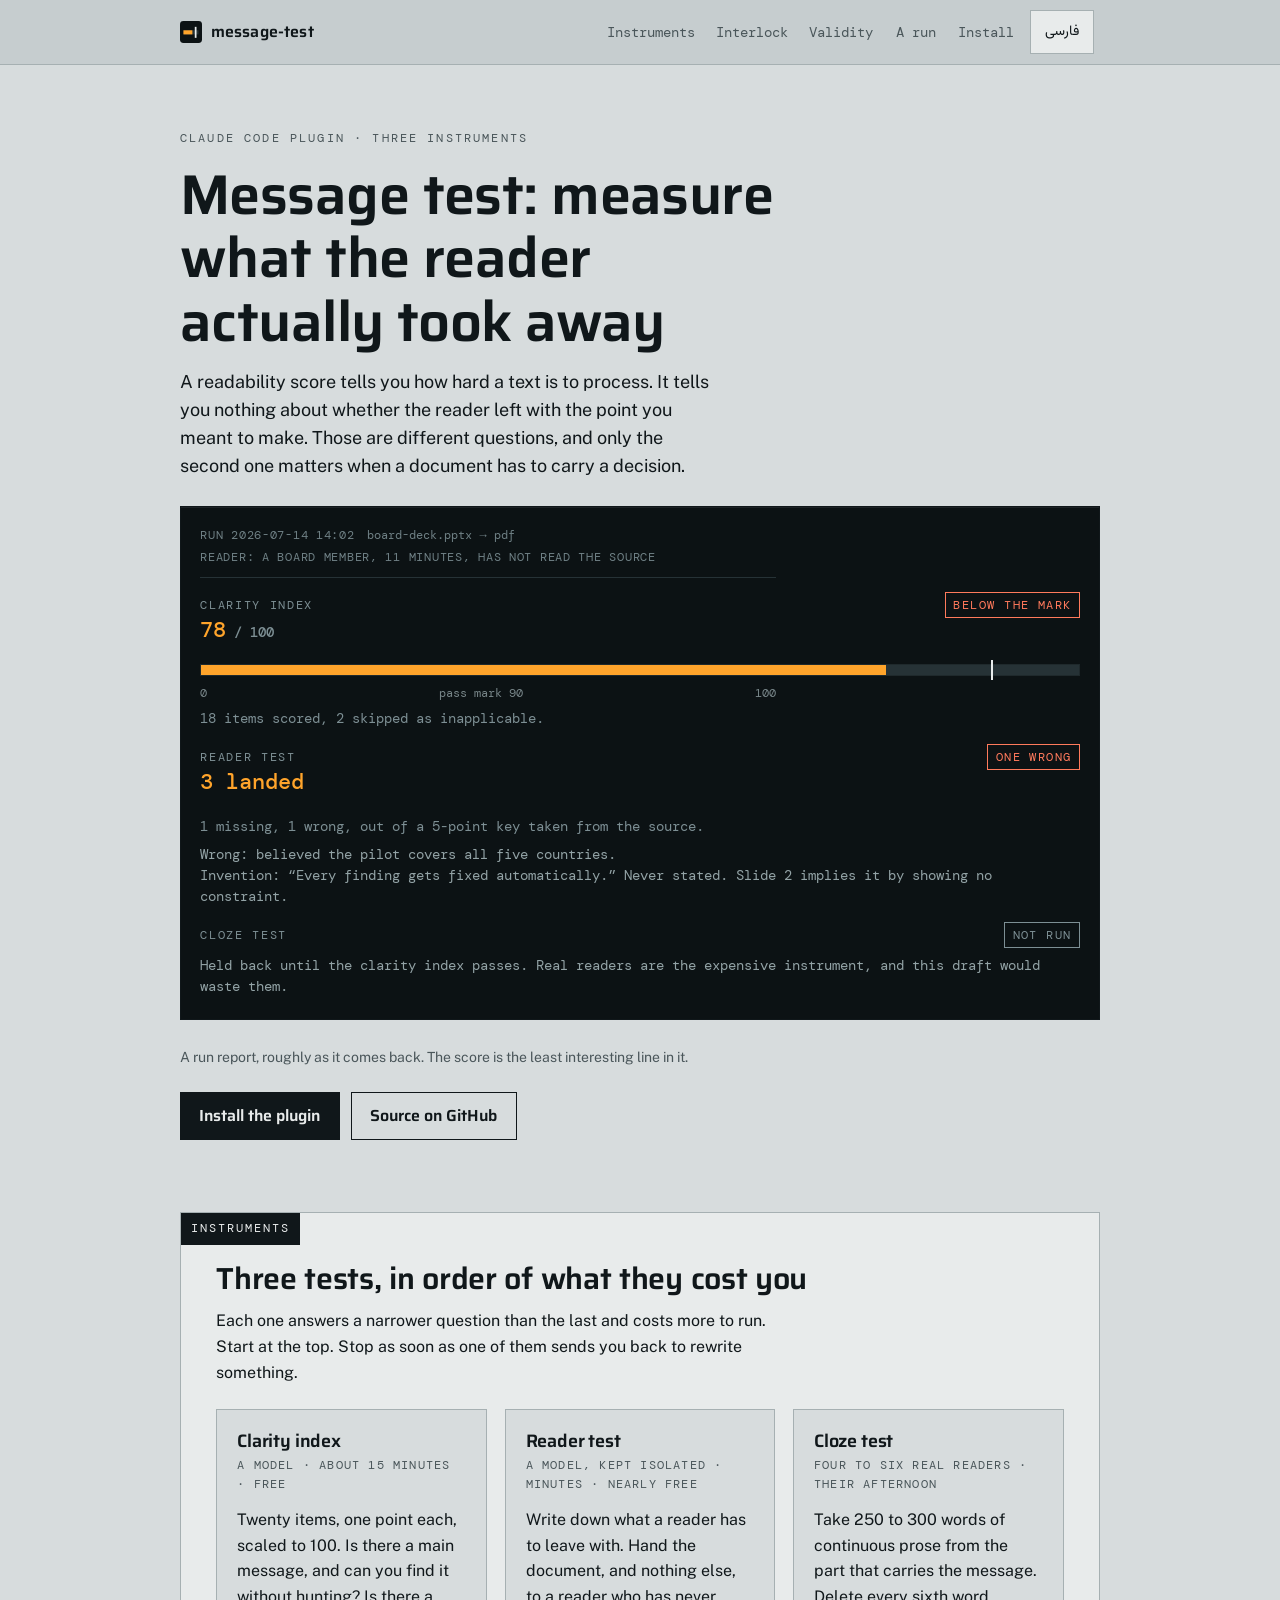
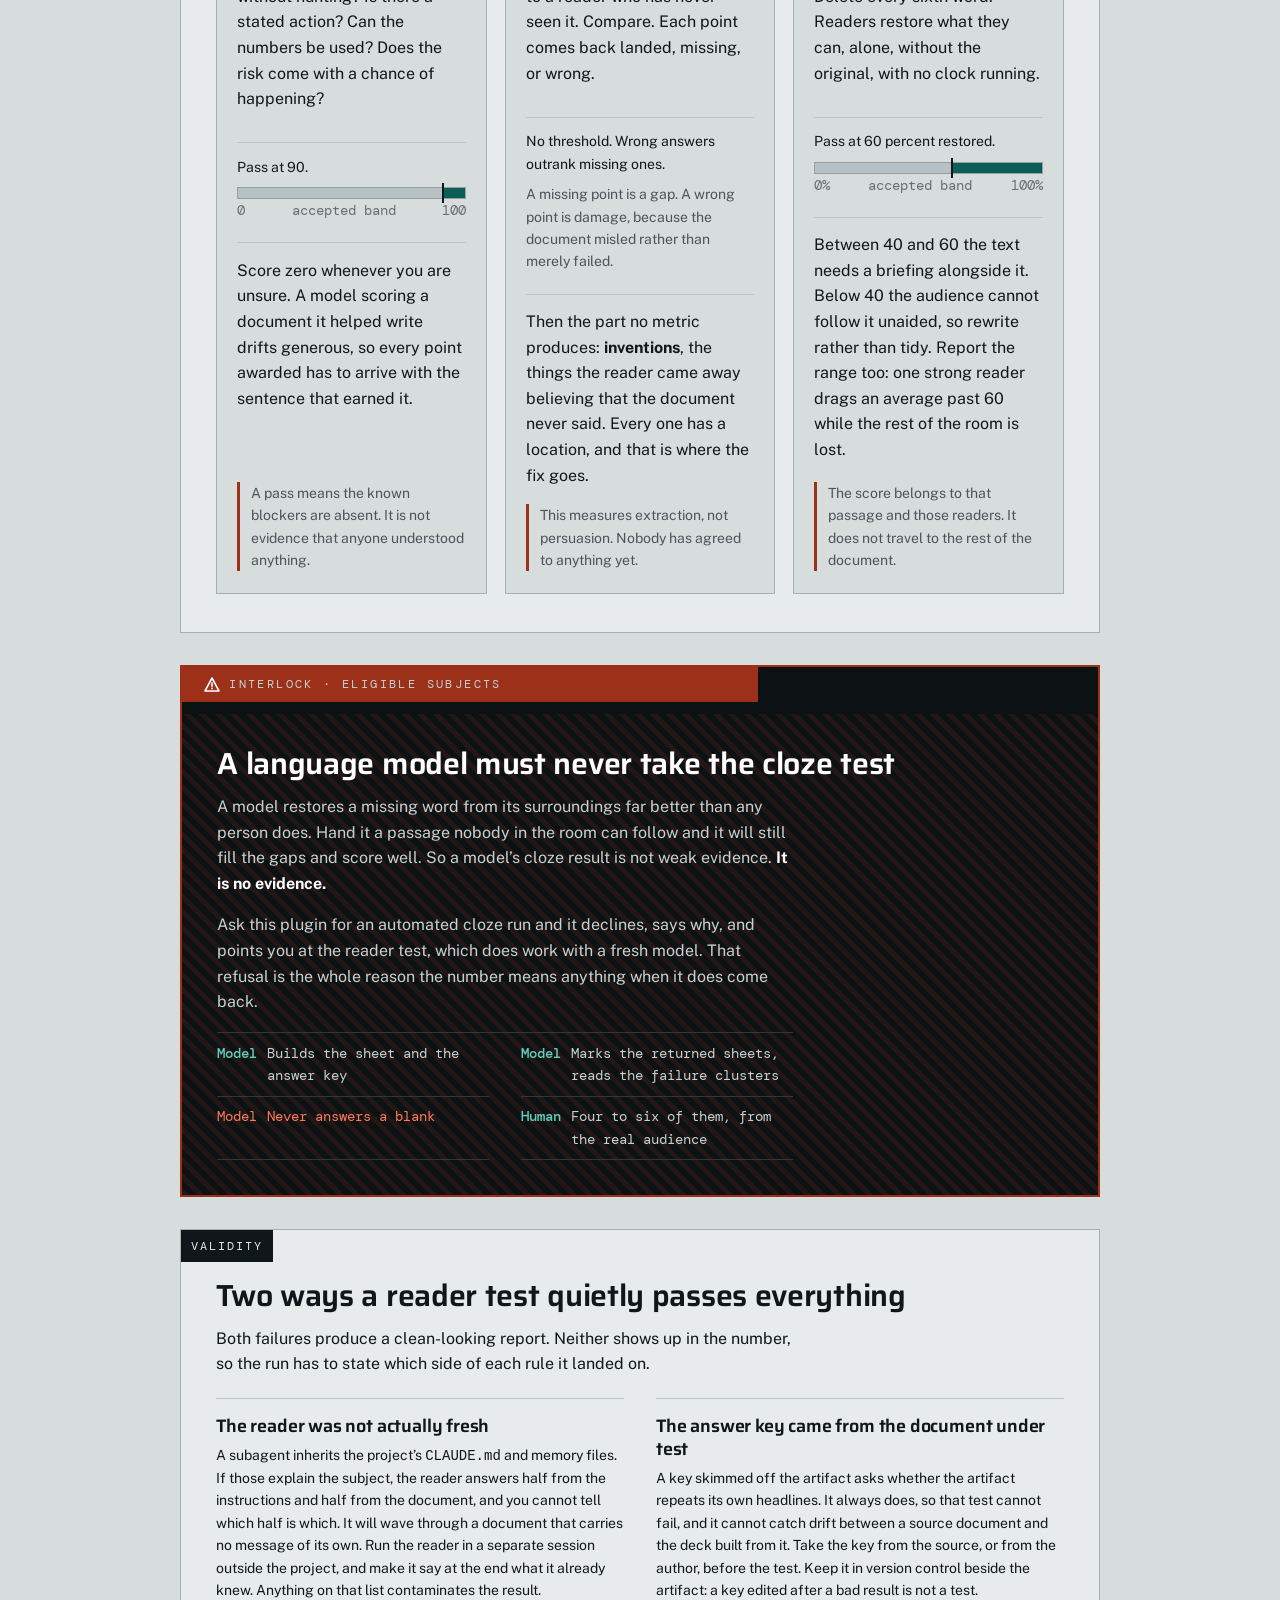
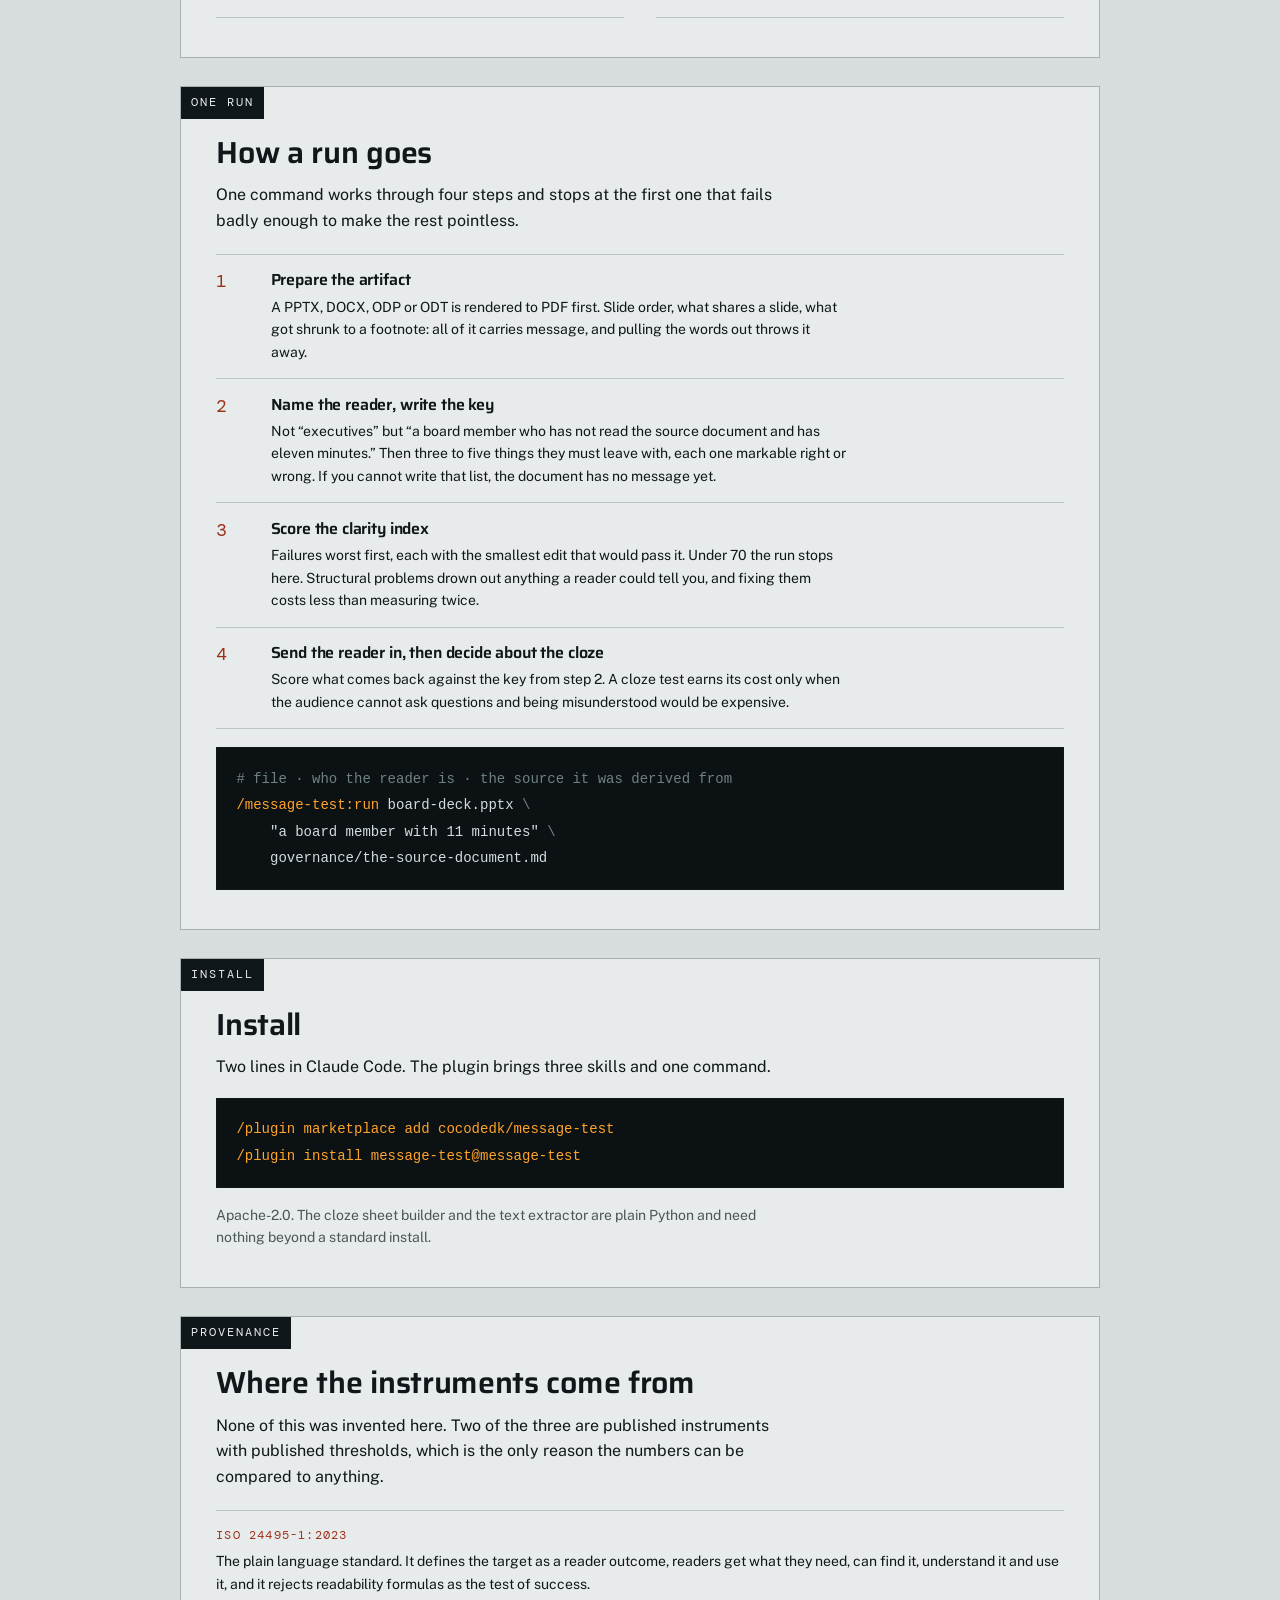
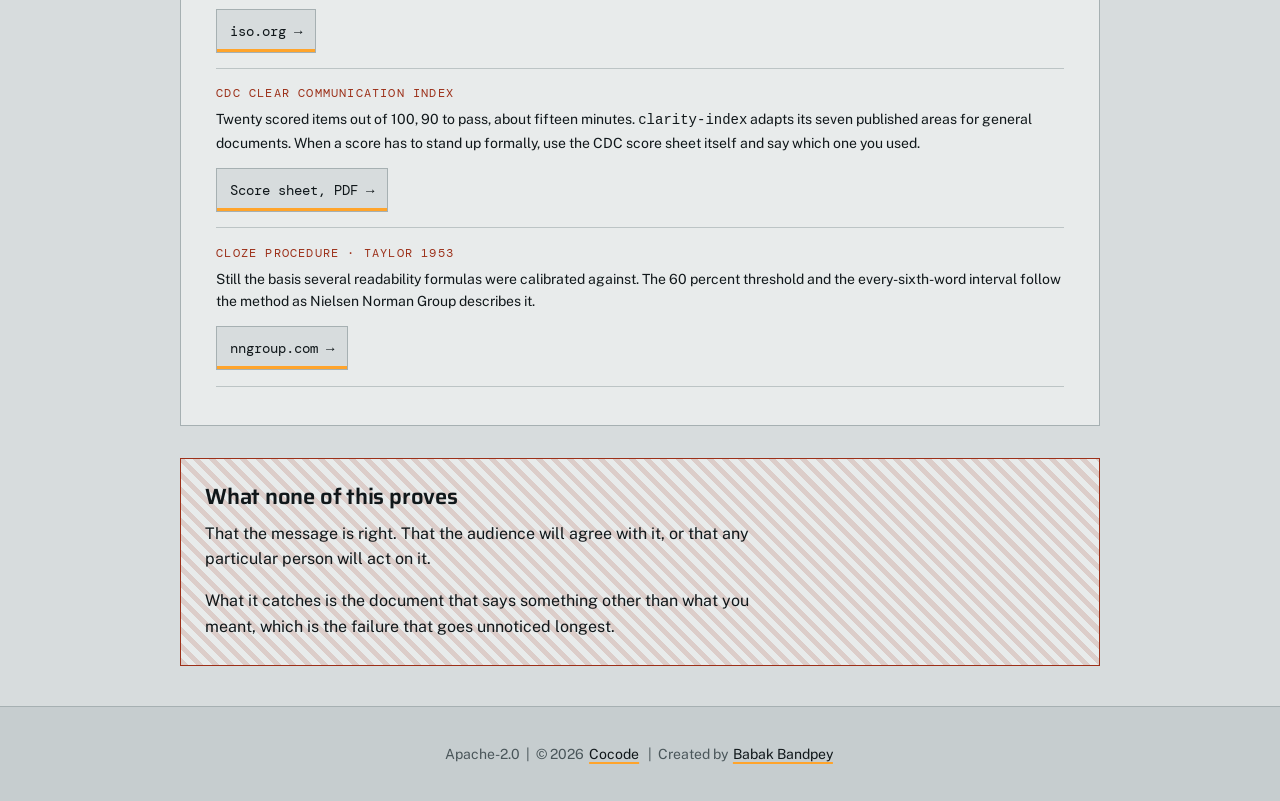
==== commit 3177c65b: "style: humanizer pass over site copy Replaces em dashes with middots, tightens three sentences, and " ====
--- a/website/index.html
+++ b/website/index.html
@@ -1,6 +1,6 @@
 <!--
   ============================================================================
-  KEYWORDS & SEARCH INTENT — index.html (English)
+  KEYWORDS & SEARCH INTENT · index.html (English)
   ----------------------------------------------------------------------------
   Primary keyword:      message test
   Secondary keywords:   Claude Code plugin, clarity index, reader test,
@@ -192,7 +192,7 @@
       <p class="module__legend">Instruments</p>
       <h2 id="instruments-h">Three tests, in order of what they cost you</h2>
       <p>Each one answers a narrower question than the last and costs more to run. Start
-        at the top. Stop as soon as an answer tells you to go and rewrite something.</p>
+        at the top. Stop as soon as one of them sends you back to rewrite something.</p>
 
       <ul class="instruments">
         <li class="instr">
@@ -269,7 +269,7 @@
           <rect x="7.2" y="5.4" width="1.6" height="4.4" fill="#fff"/>
           <rect x="7.2" y="10.6" width="1.6" height="1.6" fill="#fff"/>
         </svg>
-        Interlock &mdash; eligible subjects
+        Interlock &middot; eligible subjects
       </p>
       <div class="interlock__body">
         <h2 id="interlock-h">A language model must never take the cloze test</h2>
@@ -409,7 +409,7 @@
 
     <section class="caveat" aria-labelledby="caveat-h">
       <h2 id="caveat-h">What none of this proves</h2>
-      <p>That the message is right. That the audience will agree with it. That a
+      <p>That the message is right. That the audience will agree with it, or that any
         particular person will act on it.</p>
       <p>What it catches is the document that says something other than what you meant,
         which is the failure that goes unnoticed longest.</p>
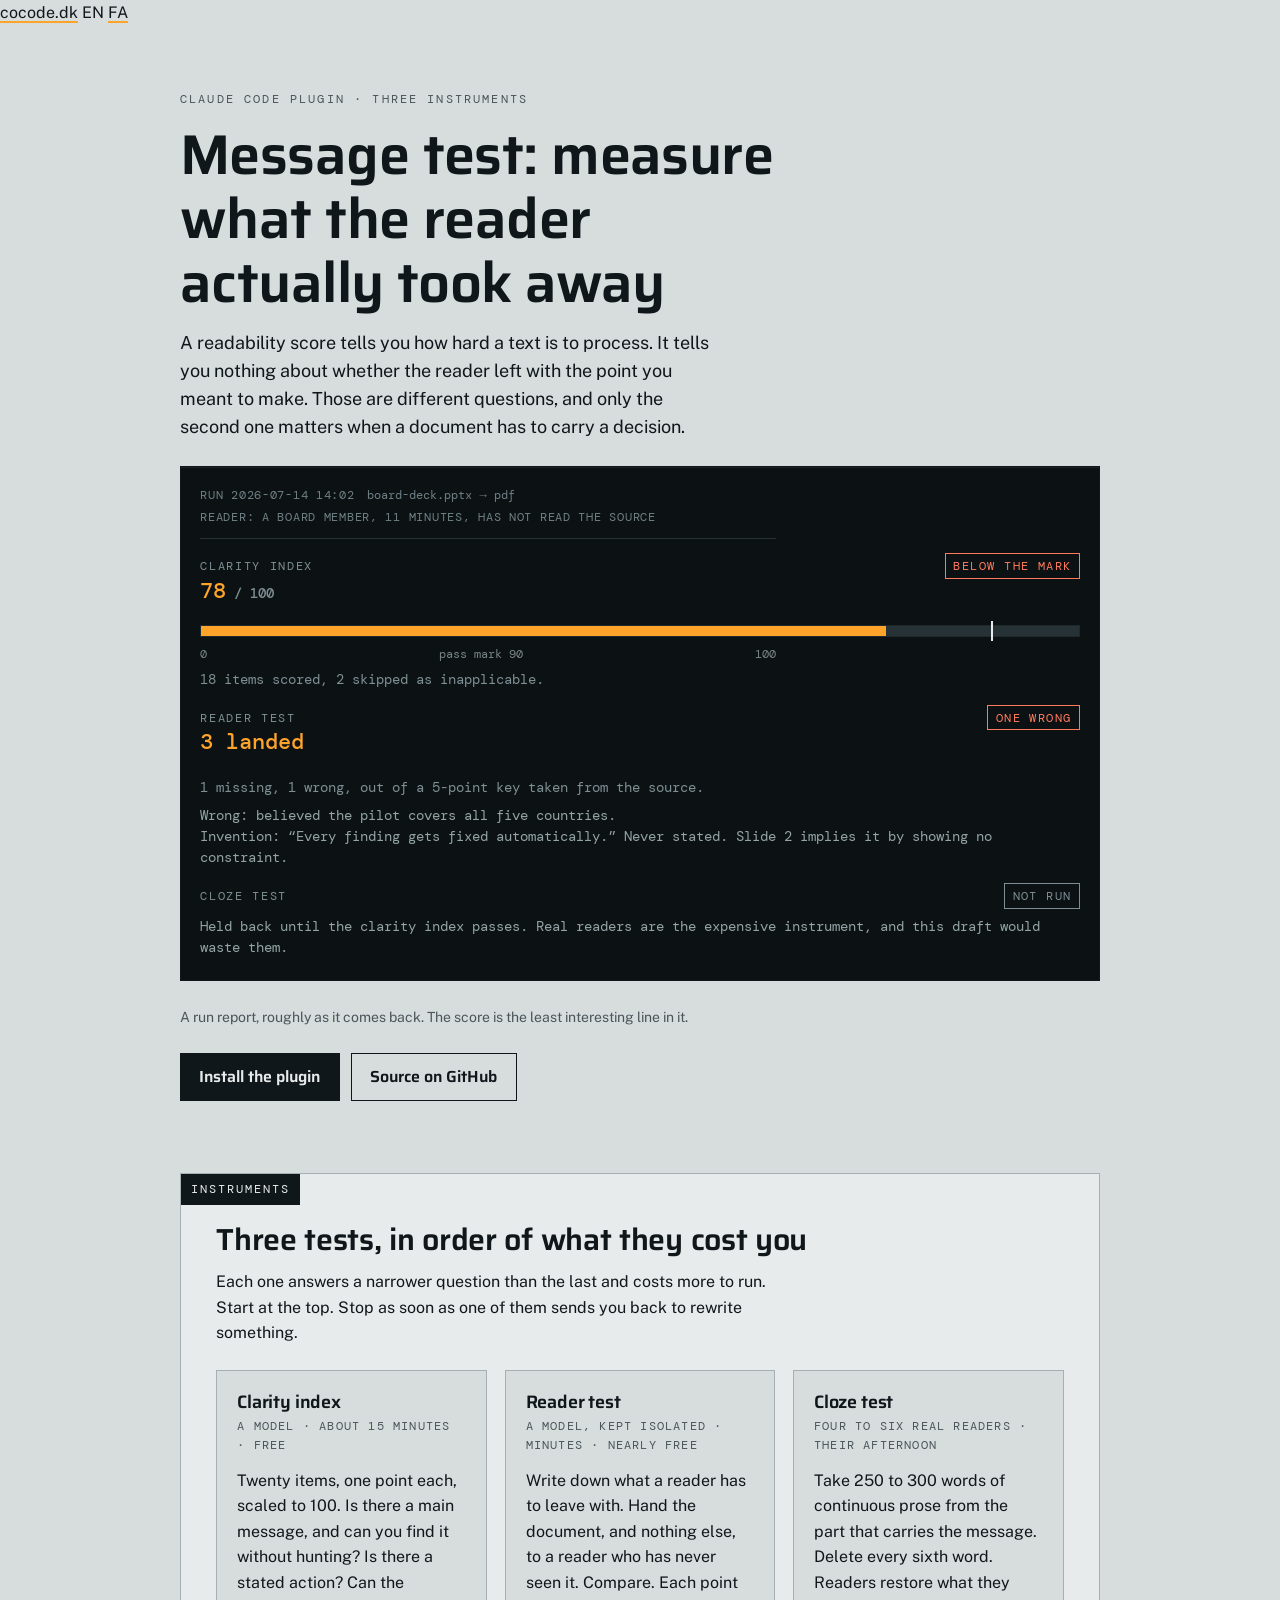
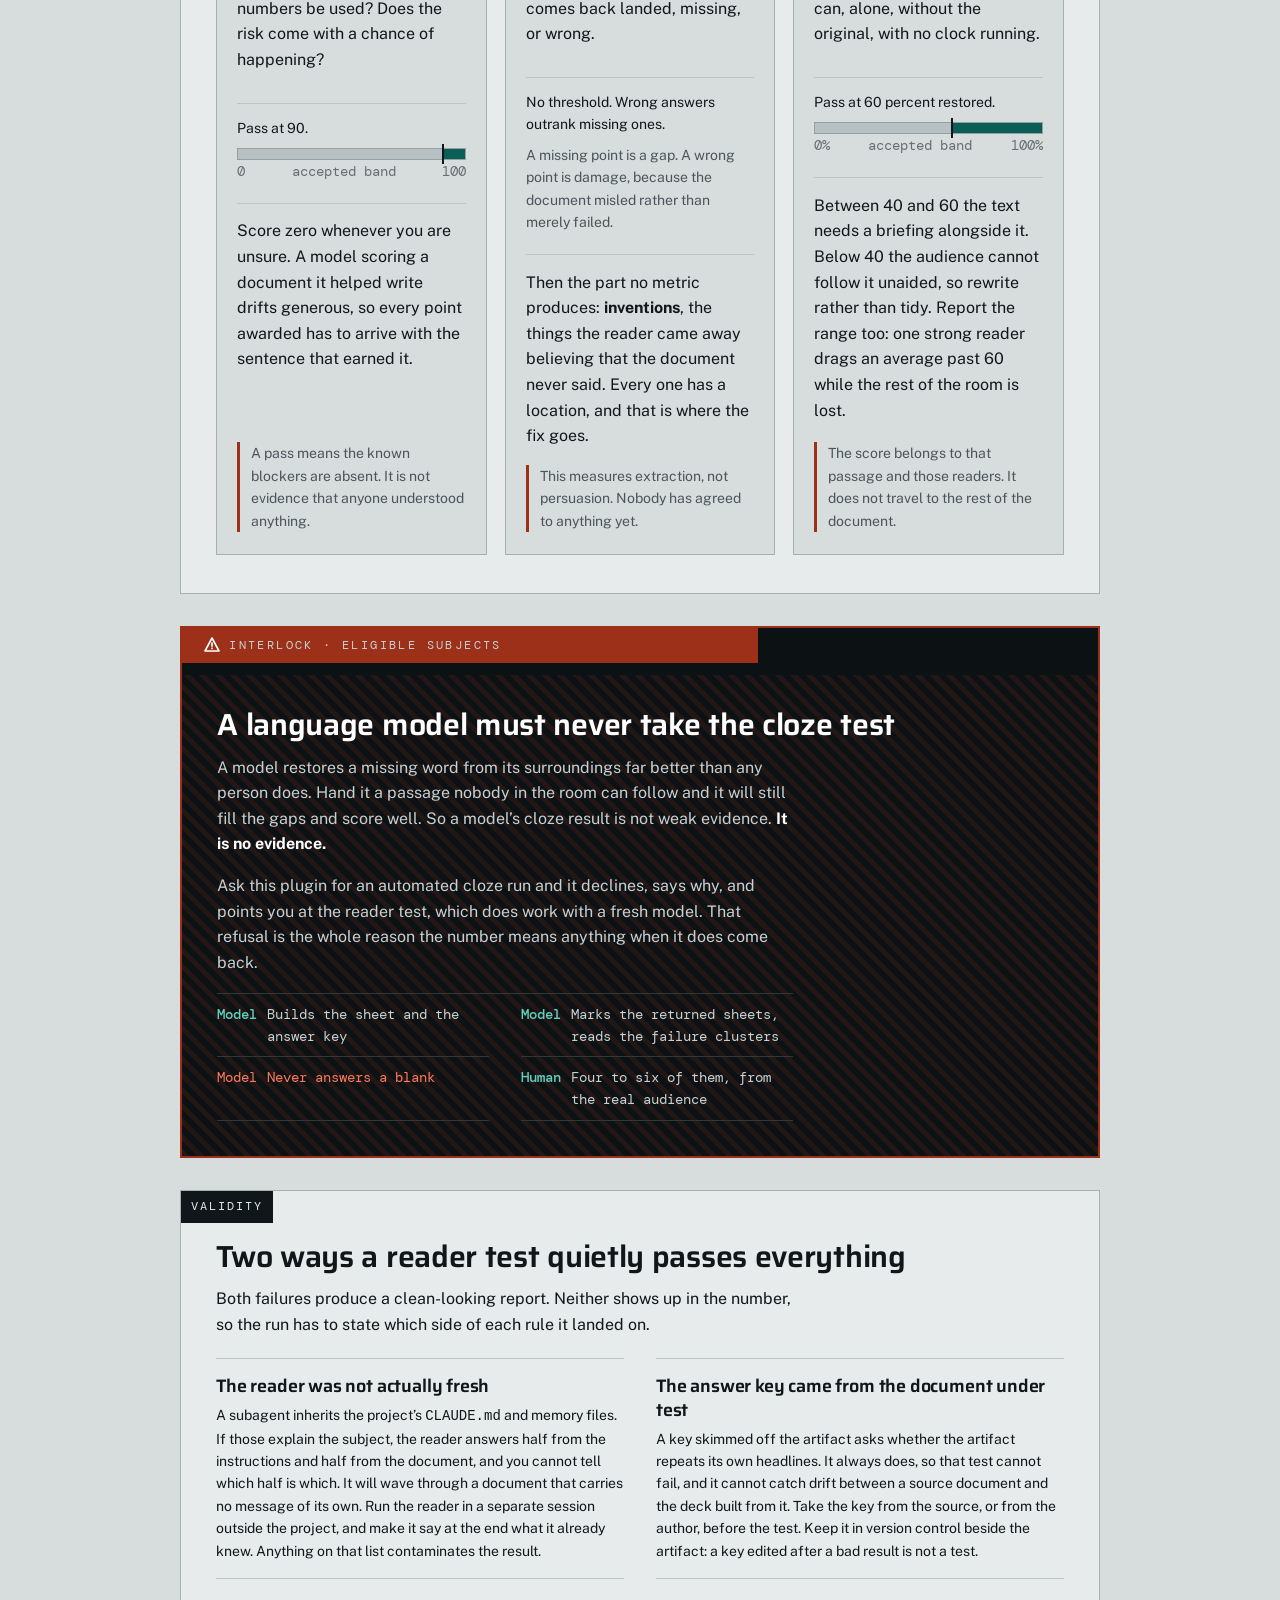
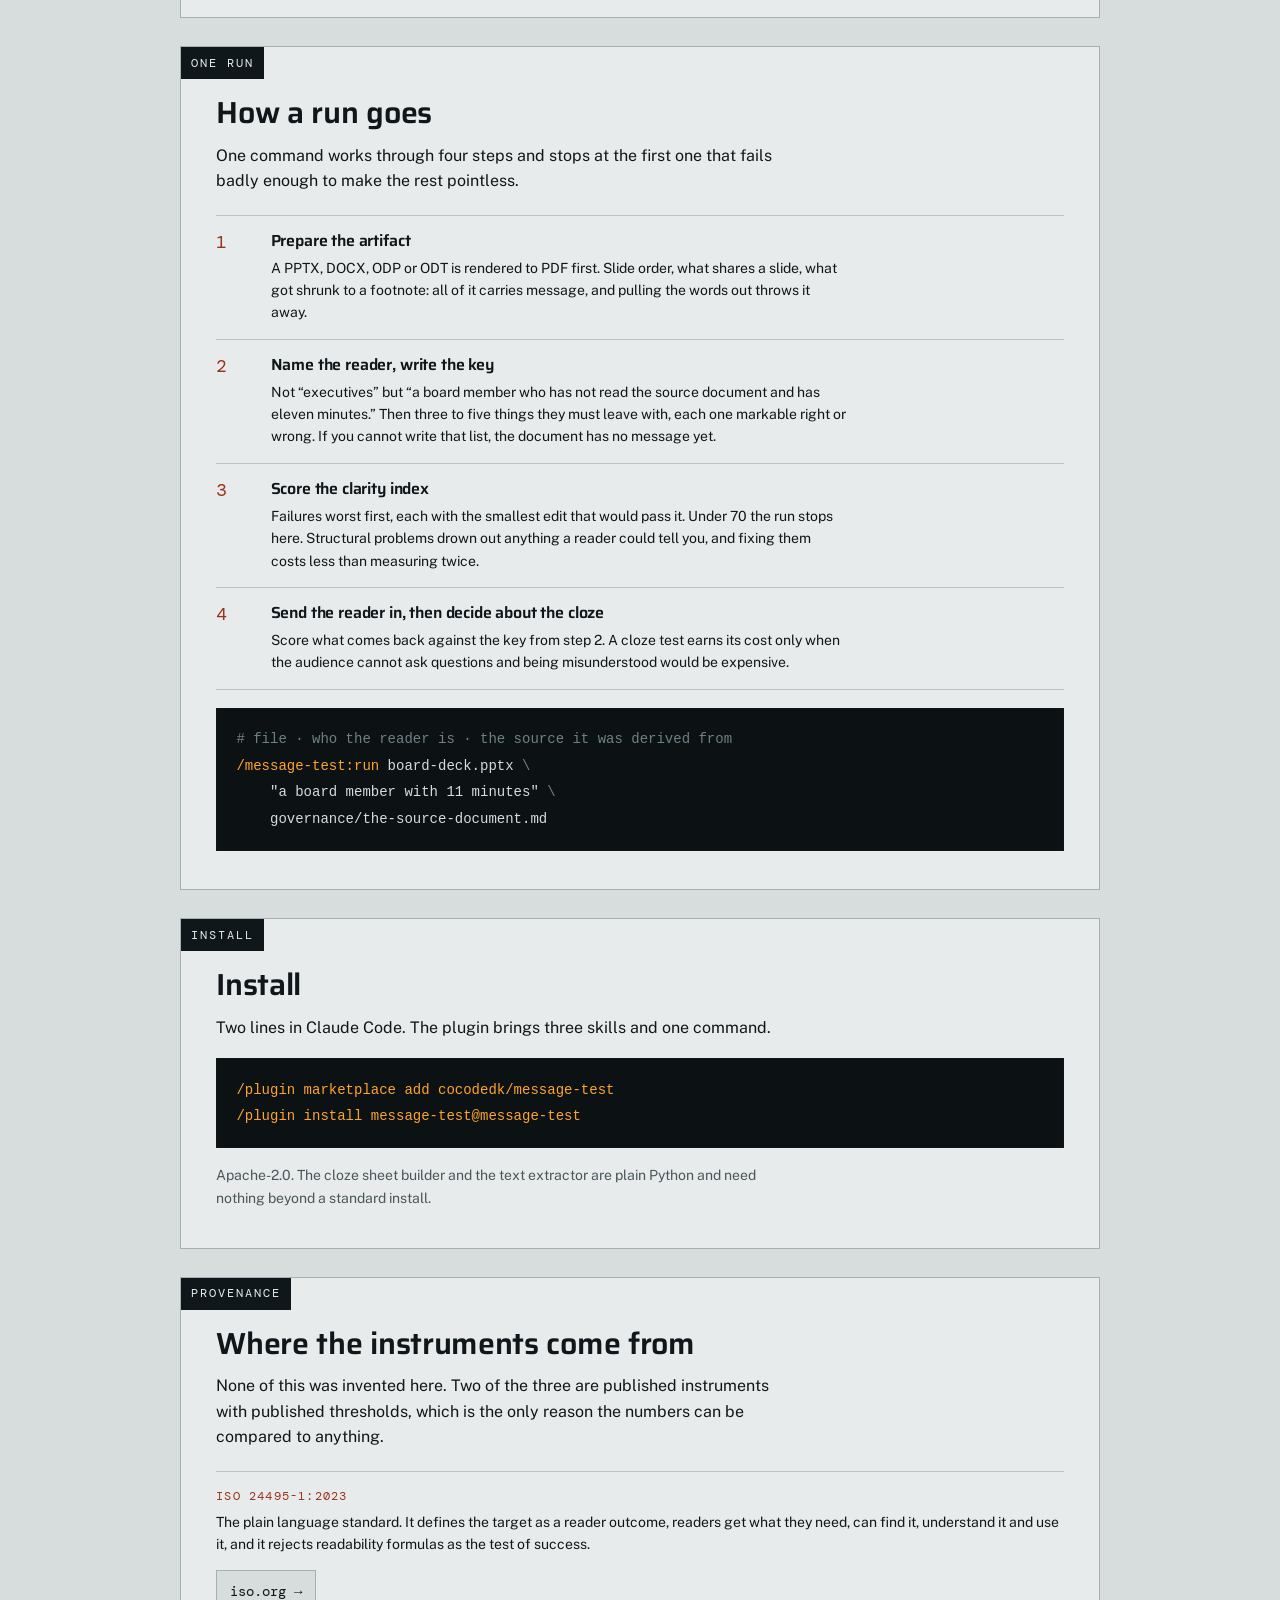
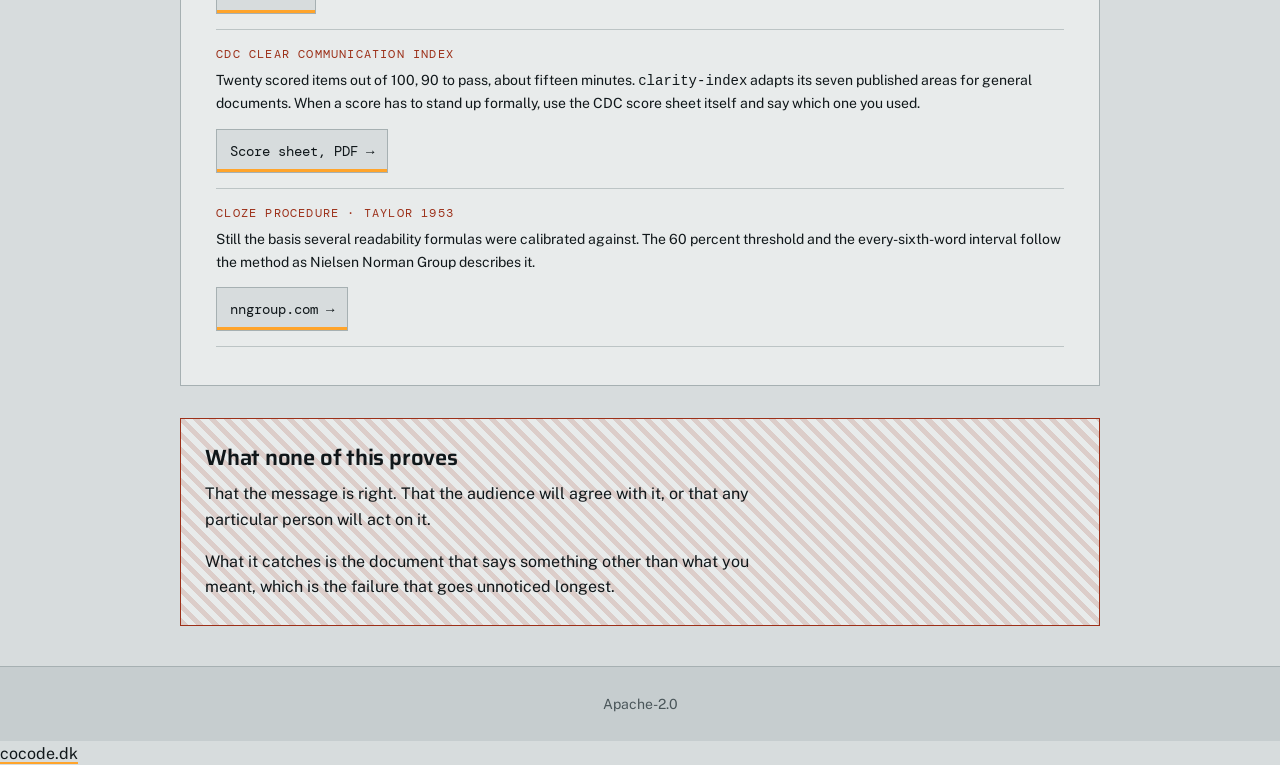
==== commit c7ef4f3c: "feat(site): wear the cocode.dk family frame Both pages (en, fa) gain the shared cocode.dk head and f" ====
--- a/website/index.html
+++ b/website/index.html
@@ -31,18 +31,18 @@
 <meta name="description" content="A Claude Code plugin that measures whether a document delivers its message: a scored clarity index, a fresh-reader test that catches drift, and a cloze test.">
 <meta name="robots" content="index, follow, max-image-preview:large, max-snippet:-1">
 <meta name="author" content="Babak Bandpey">
-<link rel="canonical" href="https://cocodedk.github.io/message-test/">
-
-<link rel="alternate" hreflang="en" href="https://cocodedk.github.io/message-test/">
-<link rel="alternate" hreflang="fa" href="https://cocodedk.github.io/message-test/fa/">
-<link rel="alternate" hreflang="x-default" href="https://cocodedk.github.io/message-test/">
+<link rel="canonical" href="https://message-test.cocode.dk/">
+
+<link rel="alternate" hreflang="en" href="https://message-test.cocode.dk/">
+<link rel="alternate" hreflang="fa" href="https://message-test.cocode.dk/fa/">
+<link rel="alternate" hreflang="x-default" href="https://message-test.cocode.dk/">
 
 <meta property="og:type" content="website">
 <meta property="og:site_name" content="message-test">
 <meta property="og:title" content="message-test: does your document deliver its message?">
 <meta property="og:description" content="A Claude Code plugin that measures whether a document delivers its message: a scored clarity index, a fresh-reader test that catches drift, and a cloze test.">
-<meta property="og:url" content="https://cocodedk.github.io/message-test/">
-<meta property="og:image" content="https://cocodedk.github.io/message-test/og.png">
+<meta property="og:url" content="https://message-test.cocode.dk/">
+<meta property="og:image" content="https://message-test.cocode.dk/og.png">
 <meta property="og:image:width" content="1200">
 <meta property="og:image:height" content="630">
 <meta property="og:image:alt" content="An instrument readout showing a clarity index of 78 against a pass mark of 90, beside a red plate reading: eligible subjects, humans only.">
@@ -51,7 +51,7 @@
 <meta name="twitter:card" content="summary_large_image">
 <meta name="twitter:title" content="message-test: does your document deliver its message?">
 <meta name="twitter:description" content="A Claude Code plugin that measures whether a document delivers its message: a scored clarity index, a fresh-reader test that catches drift, and a cloze test.">
-<meta name="twitter:image" content="https://cocodedk.github.io/message-test/og.png">
+<meta name="twitter:image" content="https://message-test.cocode.dk/og.png">
 <meta name="twitter:image:alt" content="An instrument readout showing a clarity index of 78 against a pass mark of 90, beside a red plate reading: eligible subjects, humans only.">
 
 <link rel="icon" href="favicon.svg" type="image/svg+xml">
@@ -62,6 +62,8 @@
 <link rel="preconnect" href="https://fonts.gstatic.com" crossorigin>
 <link href="https://fonts.googleapis.com/css2?family=DM+Mono:wght@400;500&family=Public+Sans:wght@400;600&family=Saira:wght@500;600&family=Vazirmatn:wght@400;500;600&display=swap" rel="stylesheet">
 <link rel="stylesheet" href="styles.css">
+<link rel="stylesheet" href="https://brand.cocode.dk/v1.css">
+<script type="module" src="https://brand.cocode.dk/v1.js"></script>
 
 <script type="application/ld+json">
 {
@@ -72,7 +74,7 @@
   "applicationCategory": "DeveloperApplication",
   "operatingSystem": "Linux, macOS, Windows",
   "inLanguage": "en",
-  "url": "https://cocodedk.github.io/message-test/",
+  "url": "https://message-test.cocode.dk/",
   "codeRepository": "https://github.com/cocodedk/message-test",
   "downloadUrl": "https://github.com/cocodedk/message-test",
   "license": "https://www.apache.org/licenses/LICENSE-2.0",
@@ -97,31 +99,13 @@
 
 <a class="skip" href="#main">Skip to content</a>
 
-<header class="site-head">
-  <div class="wrap">
-    <a class="brand" href="#top">
-      <svg width="22" height="22" viewBox="0 0 32 32" aria-hidden="true" focusable="false">
-        <rect width="32" height="32" rx="5" fill="#0c1214"/>
-        <rect x="5" y="13.5" width="22" height="6" fill="#263236"/>
-        <rect x="5" y="13.5" width="13" height="6" fill="#ffa42b"/>
-        <rect x="21.5" y="8.5" width="2.5" height="16" fill="#e8ebeb"/>
-      </svg>
-      message-test
-    </a>
-
-    <a href="fa/" class="lang-switch" lang="fa" dir="rtl" hreflang="fa">فارسی</a>
-
-    <nav class="nav" aria-label="Sections of this page">
-      <ul>
-        <li><a href="#instruments">Instruments</a></li>
-        <li><a href="#interlock">Interlock</a></li>
-        <li><a href="#valid">Validity</a></li>
-        <li><a href="#run">A run</a></li>
-        <li><a href="#install">Install</a></li>
-      </ul>
-    </nav>
-  </div>
-</header>
+<!-- The cocode.dk family frame. Without JavaScript its children show instead: a way home
+     and the language link. -->
+<cocode-head project="message-test" accent="#ffa42b" on-accent="#10171a">
+  <a href="https://cocode.dk">cocode.dk</a>
+  <span class="on">EN</span>
+  <a href="fa/" hreflang="fa">FA</a>
+</cocode-head>
 
 <main id="main">
   <div class="wrap">
@@ -418,7 +402,11 @@
   </div>
 </main>
 
-<footer><p>Apache-2.0 &nbsp;|&nbsp; © 2026 <a href="https://cocode.dk" target="_blank" rel="noreferrer">Cocode</a> &nbsp;|&nbsp; Created by <a href="https://linkedin.com/in/babakbandpey" target="_blank" rel="noreferrer">Babak Bandpey</a></p></footer>
+<footer><p>Apache-2.0</p></footer>
+
+<cocode-foot repo="cocodedk/message-test">
+  <a href="https://cocode.dk">cocode.dk</a>
+</cocode-foot>
 
 </body>
 </html>
--- a/website/styles.css
+++ b/website/styles.css
@@ -133,77 +133,10 @@
   padding-inline: var(--pad);
 }
 
-/* ── Header ─────────────────────────────────────────────────────────────── */
-
-.site-head {
-  background: var(--panel-2);
-  border-block-end: 1px solid var(--rule);
-  position: sticky;
-  inset-block-start: 0;
-  z-index: 20;
-}
-.site-head .wrap {
-  display: flex;
-  flex-wrap: wrap;
-  align-items: center;
-  gap: .5rem 1rem;
-  min-block-size: 56px;
-  padding-block: .5rem;
-}
-
-.brand {
-  display: inline-flex;
-  align-items: center;
-  gap: .55rem;
-  font-family: var(--font-display);
-  font-weight: 600;
-  font-size: var(--step-0);
-  letter-spacing: .01em;
-  text-decoration: none;
-  padding-block: .55rem;
-  min-block-size: 44px;
-}
-.brand:hover { background: none; text-decoration: underline; text-decoration-color: var(--trace); }
-
-.lang-switch {
-  margin-inline-start: auto;
-  display: inline-flex;
-  align-items: center;
-  justify-content: center;
-  min-block-size: 44px;
-  min-inline-size: 44px;
-  padding-inline: .85rem;
-  border: 1px solid var(--rule);
-  background: var(--panel-3);
-  font-family: var(--font-data);
-  font-size: var(--step--1);
-  text-decoration: none;
-}
-.lang-switch:hover { background: var(--trace); }
-
-.nav { flex-basis: 100%; }
-.nav ul {
-  display: flex;
-  flex-wrap: wrap;
-  gap: 0 1.1rem;
-  list-style: none;
-  margin: 0;
-  padding: 0;
-  max-inline-size: none;
-  border-block-start: 1px solid var(--hair);
-}
-.nav a {
-  display: inline-flex;
-  align-items: center;
-  justify-content: center;
-  min-block-size: 44px;
-  min-inline-size: 44px;
-  font-family: var(--font-data);
-  font-size: var(--step--1);
-  text-decoration: none;
-  color: var(--graphite);
-}
-.nav a:hover, .nav a:focus-visible { color: var(--ink); background: none; box-shadow: inset 0 -3px 0 var(--trace); }
+/* The cocode.dk frame (brand.cocode.dk) lines up with this column; keep the
+   gutters in step. --pad already tracks the breakpoints below, so this needs
+   no media-query overrides of its own. */
+cocode-head, cocode-foot { --cocode-max: 62rem; --cocode-gutter: var(--pad); }
 
 /* ── Shared bits ────────────────────────────────────────────────────────── */
 
@@ -633,11 +566,6 @@
 @media (min-width: 40em) {
   :root { --pad: 1.75rem; --step-4: 2.6rem; --step-3: 1.9rem; }
 
-  .site-head .wrap { flex-wrap: nowrap; min-block-size: 64px; }
-  .nav { flex-basis: auto; order: 2; margin-inline-start: auto; }
-  .nav ul { border-block-start: 0; gap: 0 1.3rem; }
-  .lang-switch { order: 3; margin-inline-start: .4rem; }
-
   .hero { padding-block: 3.25rem 2.25rem; }
   .readout { padding: 1.2rem 1.2rem 1.35rem; }
   .module { padding: 2.7rem 1.6rem 1.9rem; }
